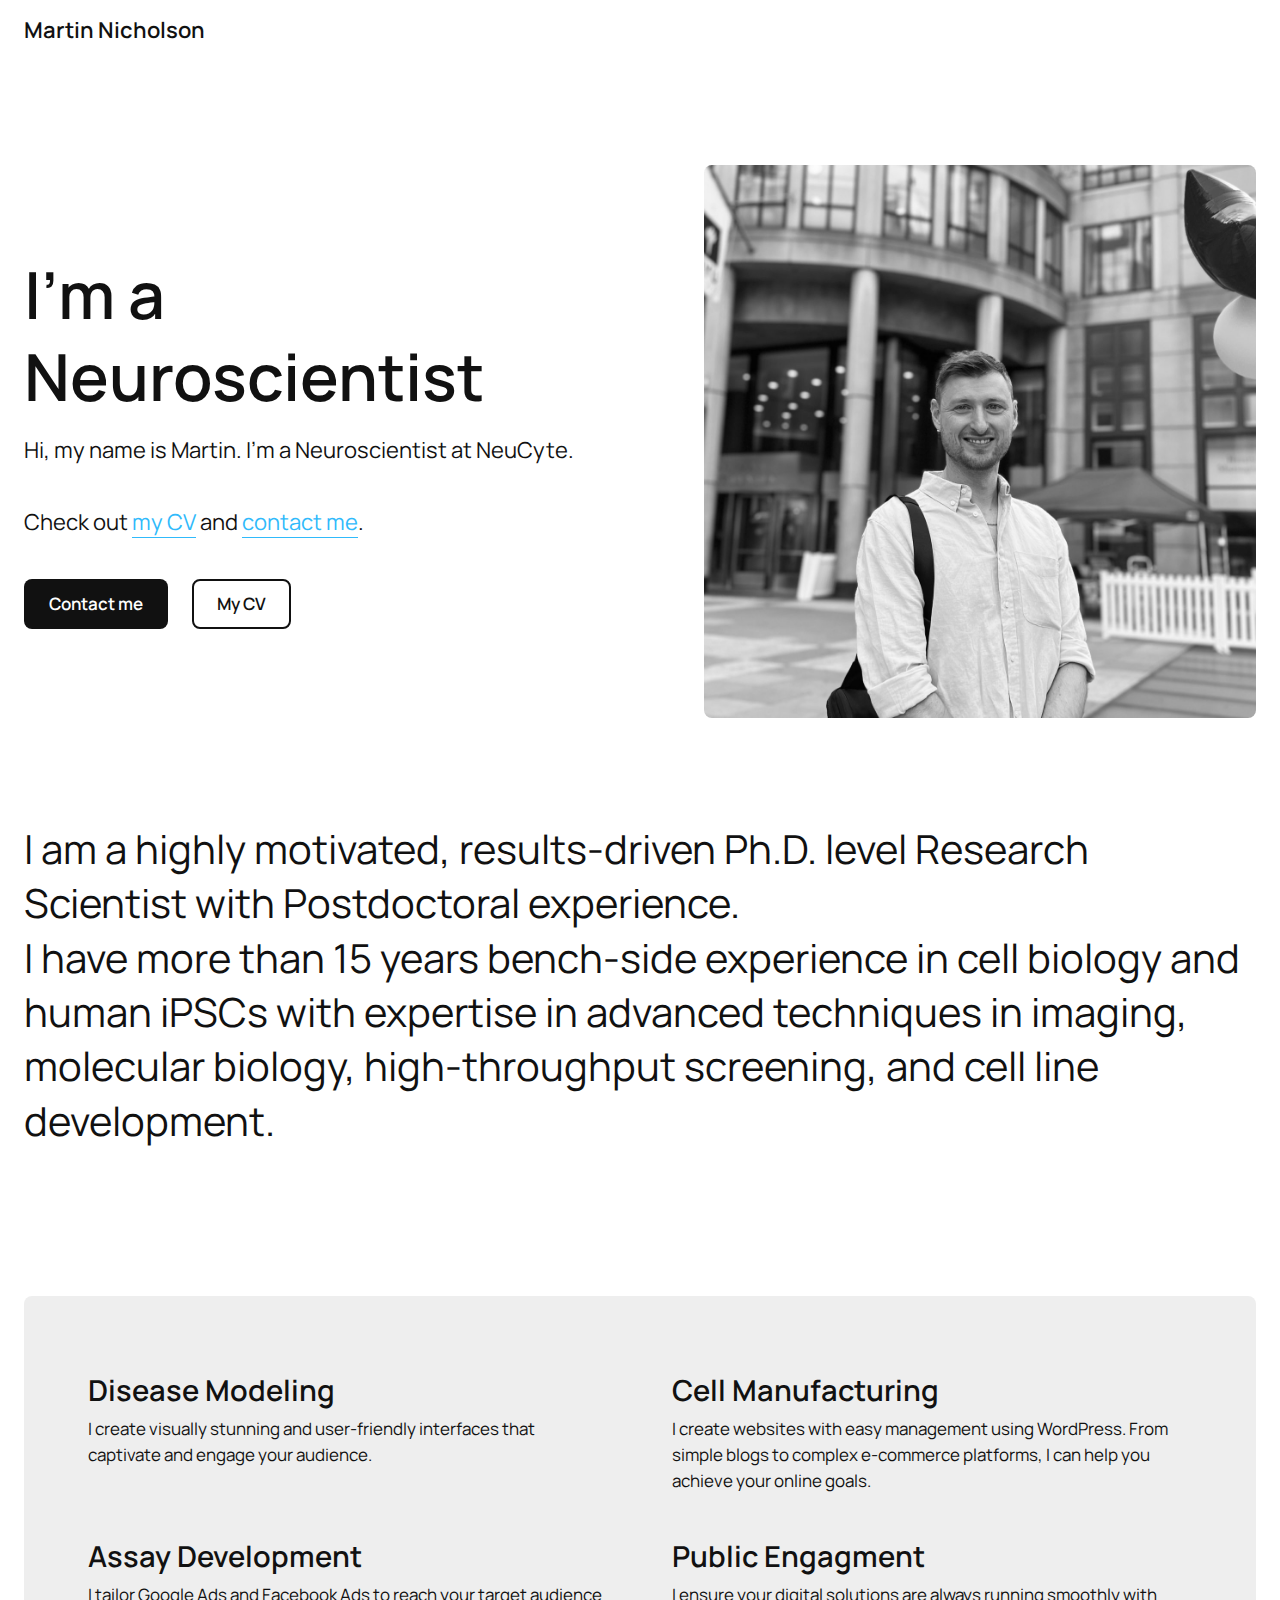
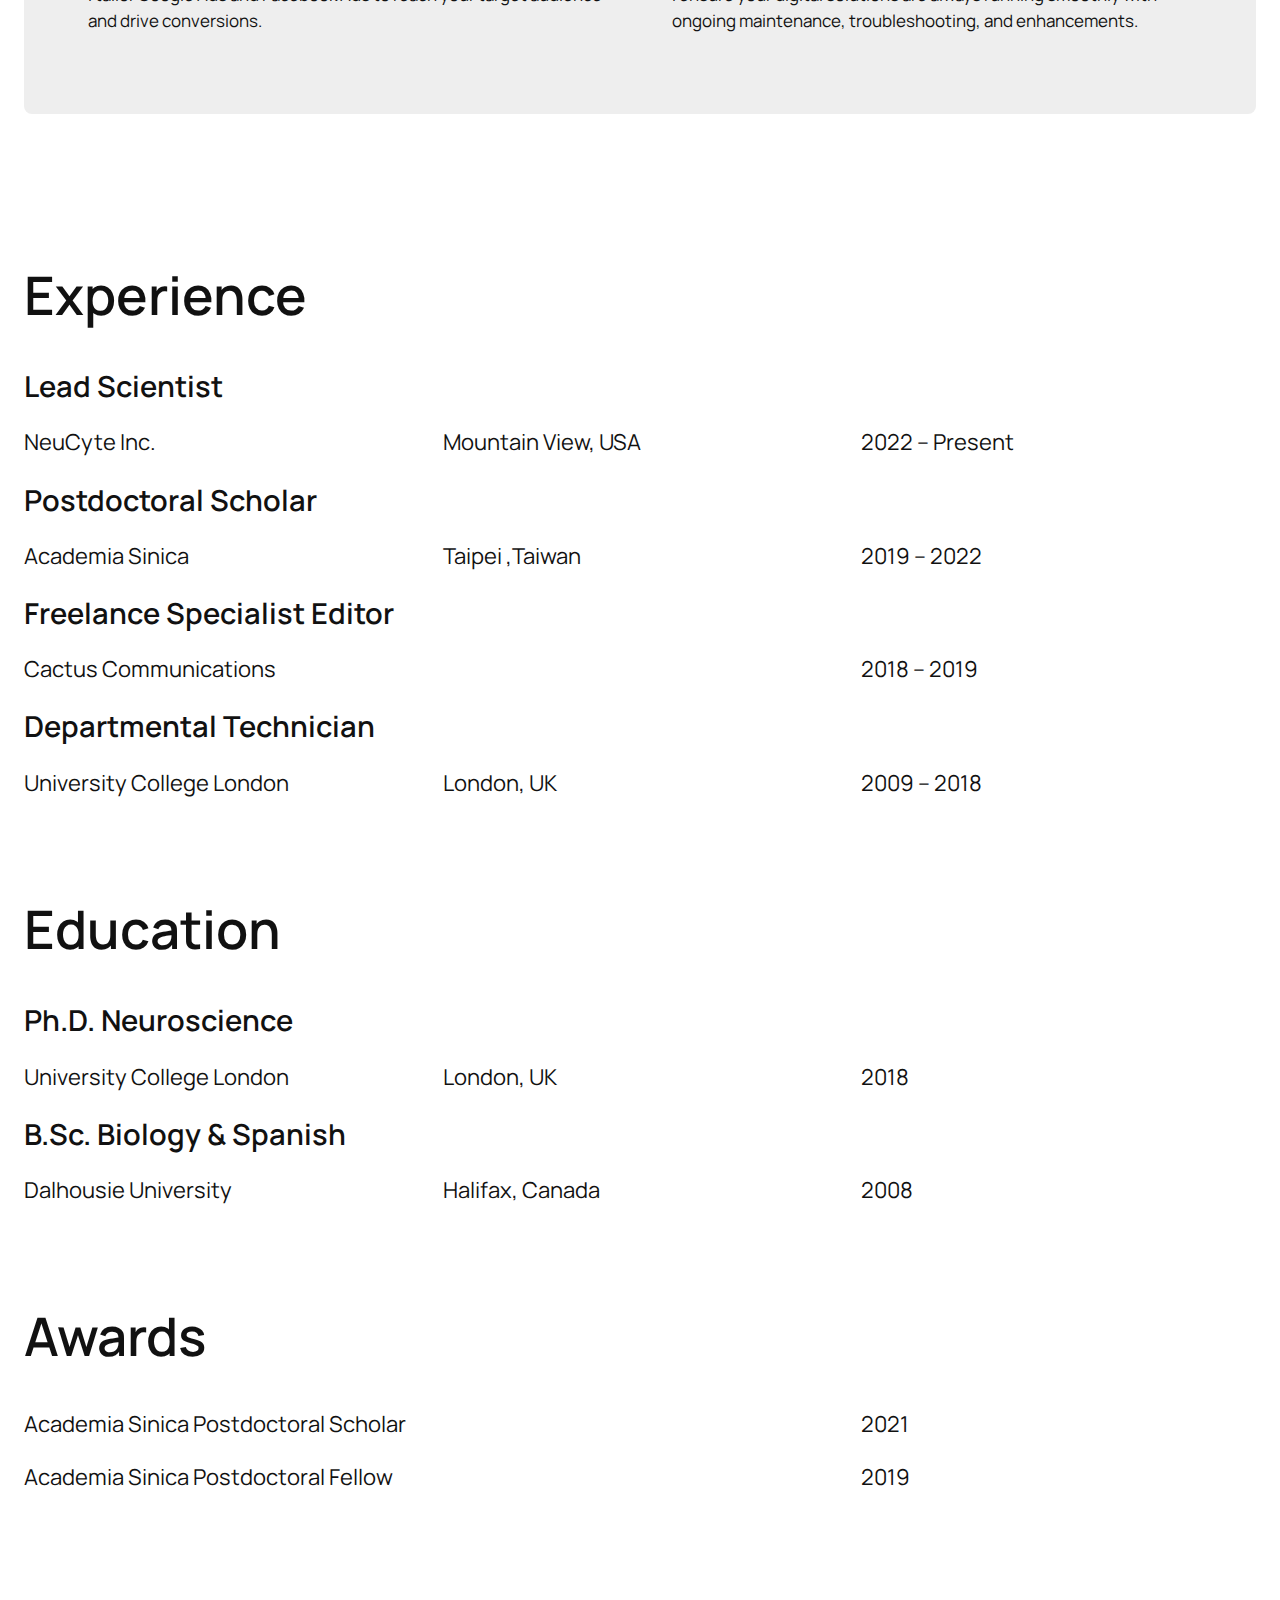
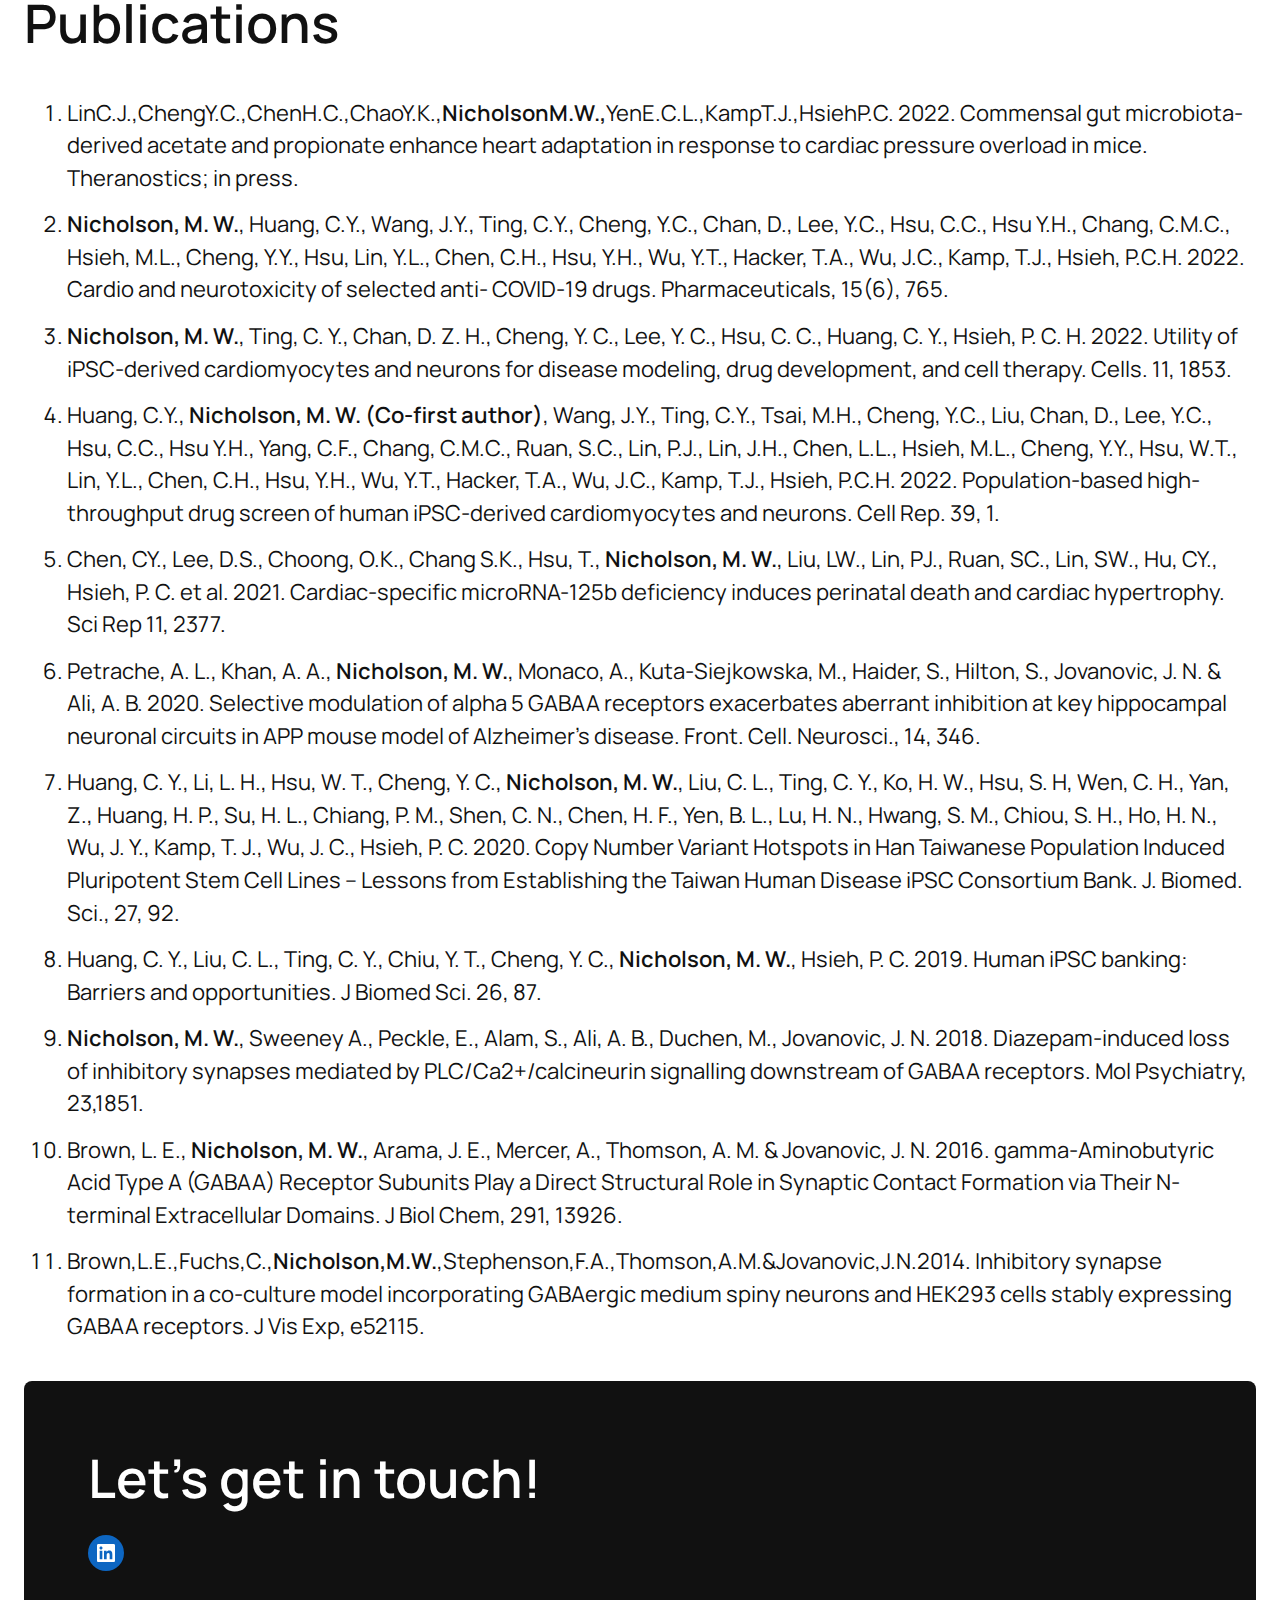
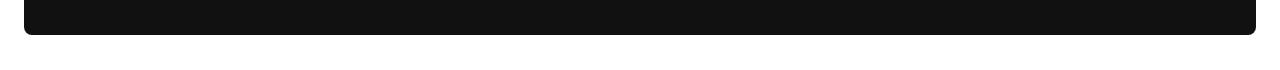
==== index.html @ bf48713a "a" ====
<!DOCTYPE html>
<html lang="en-US">
<head>
	<meta charset="UTF-8">
	<meta name="viewport" content="width=device-width, initial-scale=1">
<meta name="robots" content="max-image-preview:large">
<title>Martin Nicholson</title>
<link rel="alternate" type="application/rss+xml" title="Martin Nicholson &raquo; Feed" href="/feed/">
<link rel="alternate" type="application/rss+xml" title="Martin Nicholson &raquo; Comments Feed" href="/comments/feed/">
<script>
window._wpemojiSettings = {"baseUrl":"https:\/\/s.w.org\/images\/core\/emoji\/14.0.0\/72x72\/","ext":".png","svgUrl":"https:\/\/s.w.org\/images\/core\/emoji\/14.0.0\/svg\/","svgExt":".svg","source":{"concatemoji":"\/wp-includes\/js\/wp-emoji-release.min.js?ver=6.2.2"}};
/*! This file is auto-generated */
!function(e,a,t){var n,r,o,i=a.createElement("canvas"),p=i.getContext&&i.getContext("2d");function s(e,t){p.clearRect(0,0,i.width,i.height),p.fillText(e,0,0);e=i.toDataURL();return p.clearRect(0,0,i.width,i.height),p.fillText(t,0,0),e===i.toDataURL()}function c(e){var t=a.createElement("script");t.src=e,t.defer=t.type="text/javascript",a.getElementsByTagName("head")[0].appendChild(t)}for(o=Array("flag","emoji"),t.supports={everything:!0,everythingExceptFlag:!0},r=0;r<o.length;r++)t.supports[o[r]]=function(e){if(p&&p.fillText)switch(p.textBaseline="top",p.font="600 32px Arial",e){case"flag":return s("🏳️‍⚧️","🏳️​⚧️")?!1:!s("🇺🇳","🇺​🇳")&&!s("🏴󠁧󠁢󠁥󠁮󠁧󠁿","🏴​󠁧​󠁢​󠁥​󠁮​󠁧​󠁿");case"emoji":return!s("🫱🏻‍🫲🏿","🫱🏻​🫲🏿")}return!1}(o[r]),t.supports.everything=t.supports.everything&&t.supports[o[r]],"flag"!==o[r]&&(t.supports.everythingExceptFlag=t.supports.everythingExceptFlag&&t.supports[o[r]]);t.supports.everythingExceptFlag=t.supports.everythingExceptFlag&&!t.supports.flag,t.DOMReady=!1,t.readyCallback=function(){t.DOMReady=!0},t.supports.everything||(n=function(){t.readyCallback()},a.addEventListener?(a.addEventListener("DOMContentLoaded",n,!1),e.addEventListener("load",n,!1)):(e.attachEvent("onload",n),a.attachEvent("onreadystatechange",function(){"complete"===a.readyState&&t.readyCallback()})),(e=t.source||{}).concatemoji?c(e.concatemoji):e.wpemoji&&e.twemoji&&(c(e.twemoji),c(e.wpemoji)))}(window,document,window._wpemojiSettings);
</script>
<style>img.wp-smiley,
img.emoji {
	display: inline !important;
	border: none !important;
	box-shadow: none !important;
	height: 1em !important;
	width: 1em !important;
	margin: 0 0.07em !important;
	vertical-align: -0.1em !important;
	background: none !important;
	padding: 0 !important;
}</style>
	<style id="wp-block-site-title-inline-css">.wp-block-site-title a{color:inherit}
.wp-block-site-title{margin-top: 0px;margin-bottom: 0px;}
.wp-block-site-title a:where(:not(.wp-element-button)){border-bottom-width: none;border-bottom-style: none;}
.wp-block-site-title a:where(:not(.wp-element-button)):hover{text-decoration: none;}</style>
<style id="wp-block-group-inline-css">.wp-block-group{box-sizing:border-box}
:where(.wp-block-group.has-background){padding:1.25em 2.375em}</style>
<style id="wp-block-template-part-inline-css">.wp-block-template-part.has-background{margin-bottom:0;margin-top:0;padding:1.25em 2.375em}</style>
<style id="wp-block-heading-inline-css">h1.has-background,h2.has-background,h3.has-background,h4.has-background,h5.has-background,h6.has-background{padding:1.25em 2.375em}</style>
<style id="wp-block-paragraph-inline-css">.is-small-text{font-size:.875em}.is-regular-text{font-size:1em}.is-large-text{font-size:2.25em}.is-larger-text{font-size:3em}.has-drop-cap:not(:focus):first-letter{float:left;font-size:8.4em;font-style:normal;font-weight:100;line-height:.68;margin:.05em .1em 0 0;text-transform:uppercase}body.rtl .has-drop-cap:not(:focus):first-letter{float:none;margin-left:.1em}p.has-drop-cap.has-background{overflow:hidden}p.has-background{padding:1.25em 2.375em}:where(p.has-text-color:not(.has-link-color)) a{color:inherit}
p{font-size: var(--wp--preset--font-size--normal);line-height: var(--wp--custom--typography--line-height--normal);}</style>
<style id="wp-block-button-inline-css">.wp-block-button__link{box-sizing:border-box;cursor:pointer;display:inline-block;text-align:center;word-break:break-word}.wp-block-button__link.aligncenter{text-align:center}.wp-block-button__link.alignright{text-align:right}:where(.wp-block-button__link){border-radius:9999px;box-shadow:none;padding:calc(.667em + 2px) calc(1.333em + 2px);text-decoration:none}.wp-block-button[style*=text-decoration] .wp-block-button__link{text-decoration:inherit}.wp-block-buttons>.wp-block-button.has-custom-width{max-width:none}.wp-block-buttons>.wp-block-button.has-custom-width .wp-block-button__link{width:100%}.wp-block-buttons>.wp-block-button.has-custom-font-size .wp-block-button__link{font-size:inherit}.wp-block-buttons>.wp-block-button.wp-block-button__width-25{width:calc(25% - var(--wp--style--block-gap, .5em)*.75)}.wp-block-buttons>.wp-block-button.wp-block-button__width-50{width:calc(50% - var(--wp--style--block-gap, .5em)*.5)}.wp-block-buttons>.wp-block-button.wp-block-button__width-75{width:calc(75% - var(--wp--style--block-gap, .5em)*.25)}.wp-block-buttons>.wp-block-button.wp-block-button__width-100{flex-basis:100%;width:100%}.wp-block-buttons.is-vertical>.wp-block-button.wp-block-button__width-25{width:25%}.wp-block-buttons.is-vertical>.wp-block-button.wp-block-button__width-50{width:50%}.wp-block-buttons.is-vertical>.wp-block-button.wp-block-button__width-75{width:75%}.wp-block-button.is-style-squared,.wp-block-button__link.wp-block-button.is-style-squared{border-radius:0}.wp-block-button.no-border-radius,.wp-block-button__link.no-border-radius{border-radius:0!important}.wp-block-button .wp-block-button__link.is-style-outline,.wp-block-button.is-style-outline>.wp-block-button__link{border:2px solid;padding:.667em 1.333em}.wp-block-button .wp-block-button__link.is-style-outline:not(.has-text-color),.wp-block-button.is-style-outline>.wp-block-button__link:not(.has-text-color){color:currentColor}.wp-block-button .wp-block-button__link.is-style-outline:not(.has-background),.wp-block-button.is-style-outline>.wp-block-button__link:not(.has-background){background-color:transparent;background-image:none}
.wp-block-button .wp-block-button__link a:where(:not(.wp-element-button)){border-radius: var(--wp--preset--spacing--10);}
.wp-block-button .wp-block-button__link a:where(:not(.wp-element-button)):hover{background-color: var(--wp--preset--color--background);color: var(--wp--preset--color--primary);}</style>
<style id="wp-block-buttons-inline-css">.wp-block-buttons.is-vertical{flex-direction:column}.wp-block-buttons.is-vertical>.wp-block-button:last-child{margin-bottom:0}.wp-block-buttons>.wp-block-button{display:inline-block;margin:0}.wp-block-buttons.is-content-justification-left{justify-content:flex-start}.wp-block-buttons.is-content-justification-left.is-vertical{align-items:flex-start}.wp-block-buttons.is-content-justification-center{justify-content:center}.wp-block-buttons.is-content-justification-center.is-vertical{align-items:center}.wp-block-buttons.is-content-justification-right{justify-content:flex-end}.wp-block-buttons.is-content-justification-right.is-vertical{align-items:flex-end}.wp-block-buttons.is-content-justification-space-between{justify-content:space-between}.wp-block-buttons.aligncenter{text-align:center}.wp-block-buttons:not(.is-content-justification-space-between,.is-content-justification-right,.is-content-justification-left,.is-content-justification-center) .wp-block-button.aligncenter{margin-left:auto;margin-right:auto;width:100%}.wp-block-buttons[style*=text-decoration] .wp-block-button,.wp-block-buttons[style*=text-decoration] .wp-block-button__link{text-decoration:inherit}.wp-block-buttons.has-custom-font-size .wp-block-button__link{font-size:inherit}.wp-block-button.aligncenter{text-align:center}</style>
<style id="wp-block-image-inline-css">.wp-block-image img{height:auto;max-width:100%;vertical-align:bottom}.wp-block-image img,.wp-block-image.has-custom-border img{box-sizing:border-box}.wp-block-image.aligncenter{text-align:center}.wp-block-image.alignfull img,.wp-block-image.alignwide img{height:auto;width:100%}.wp-block-image .aligncenter,.wp-block-image .alignleft,.wp-block-image .alignright,.wp-block-image.aligncenter,.wp-block-image.alignleft,.wp-block-image.alignright{display:table}.wp-block-image .aligncenter>figcaption,.wp-block-image .alignleft>figcaption,.wp-block-image .alignright>figcaption,.wp-block-image.aligncenter>figcaption,.wp-block-image.alignleft>figcaption,.wp-block-image.alignright>figcaption{caption-side:bottom;display:table-caption}.wp-block-image .alignleft{float:left;margin:.5em 1em .5em 0}.wp-block-image .alignright{float:right;margin:.5em 0 .5em 1em}.wp-block-image .aligncenter{margin-left:auto;margin-right:auto}.wp-block-image figcaption{margin-bottom:1em;margin-top:.5em}.wp-block-image .is-style-rounded img,.wp-block-image.is-style-circle-mask img,.wp-block-image.is-style-rounded img{border-radius:9999px}@supports ((-webkit-mask-image:none) or (mask-image:none)) or (-webkit-mask-image:none){.wp-block-image.is-style-circle-mask img{border-radius:0;-webkit-mask-image:url('data:image/svg+xml;utf8,<svg viewBox="0 0 100 100" xmlns="http://www.w3.org/2000/svg"><circle cx="50" cy="50" r="50"/></svg>');mask-image:url('data:image/svg+xml;utf8,<svg viewBox="0 0 100 100" xmlns="http://www.w3.org/2000/svg"><circle cx="50" cy="50" r="50"/></svg>');mask-mode:alpha;-webkit-mask-position:center;mask-position:center;-webkit-mask-repeat:no-repeat;mask-repeat:no-repeat;-webkit-mask-size:contain;mask-size:contain}}.wp-block-image :where(.has-border-color){border-style:solid}.wp-block-image :where([style*=border-top-color]){border-top-style:solid}.wp-block-image :where([style*=border-right-color]){border-right-style:solid}.wp-block-image :where([style*=border-bottom-color]){border-bottom-style:solid}.wp-block-image :where([style*=border-left-color]){border-left-style:solid}.wp-block-image :where([style*=border-width]){border-style:solid}.wp-block-image :where([style*=border-top-width]){border-top-style:solid}.wp-block-image :where([style*=border-right-width]){border-right-style:solid}.wp-block-image :where([style*=border-bottom-width]){border-bottom-style:solid}.wp-block-image :where([style*=border-left-width]){border-left-style:solid}.wp-block-image figure{margin:0}
.wp-block-image figcaption{color:#555;font-size:13px;text-align:center}.is-dark-theme .wp-block-image figcaption{color:hsla(0,0%,100%,.65)}.wp-block-image{margin:0 0 1em}
.wp-block-image img, .wp-block-image .wp-block-image__crop-area{border-radius: var(--wp--preset--spacing--10);}</style>
<style id="wp-block-columns-inline-css">.wp-block-columns{align-items:normal!important;box-sizing:border-box;display:flex;flex-wrap:wrap!important;margin-bottom:1.75em}@media (min-width:782px){.wp-block-columns{flex-wrap:nowrap!important}}.wp-block-columns.are-vertically-aligned-top{align-items:flex-start}.wp-block-columns.are-vertically-aligned-center{align-items:center}.wp-block-columns.are-vertically-aligned-bottom{align-items:flex-end}@media (max-width:781px){.wp-block-columns:not(.is-not-stacked-on-mobile)>.wp-block-column{flex-basis:100%!important}}@media (min-width:782px){.wp-block-columns:not(.is-not-stacked-on-mobile)>.wp-block-column{flex-basis:0;flex-grow:1}.wp-block-columns:not(.is-not-stacked-on-mobile)>.wp-block-column[style*=flex-basis]{flex-grow:0}}.wp-block-columns.is-not-stacked-on-mobile{flex-wrap:nowrap!important}.wp-block-columns.is-not-stacked-on-mobile>.wp-block-column{flex-basis:0;flex-grow:1}.wp-block-columns.is-not-stacked-on-mobile>.wp-block-column[style*=flex-basis]{flex-grow:0}:where(.wp-block-columns.has-background){padding:1.25em 2.375em}.wp-block-column{flex-grow:1;min-width:0;overflow-wrap:break-word;word-break:break-word}.wp-block-column.is-vertically-aligned-top{align-self:flex-start}.wp-block-column.is-vertically-aligned-center{align-self:center}.wp-block-column.is-vertically-aligned-bottom{align-self:flex-end}.wp-block-column.is-vertically-aligned-bottom,.wp-block-column.is-vertically-aligned-center,.wp-block-column.is-vertically-aligned-top{width:100%}</style>
<style id="wp-block-spacer-inline-css">.wp-block-spacer{clear:both}</style>
<style id="wp-block-list-item-inline-css">li{line-height: 1.5;}</style>
<style id="wp-block-list-inline-css">ol,ul{box-sizing:border-box}ol.has-background,ul.has-background{padding:1.25em 2.375em}
ol,ul{font-size: var(--wp--preset--font-size--normal);line-height: var(--wp--custom--typography--line-height--normal);margin-top: 3px;margin-right: 3px;margin-left: 3px;}</style>
<link rel="stylesheet" id="wp-block-social-links-css" href="/wp-includes/blocks/social-links/style.min.css?ver=6.2.2" media="all">
<style id="wp-block-library-inline-css">:root{--wp-admin-theme-color:#007cba;--wp-admin-theme-color--rgb:0,124,186;--wp-admin-theme-color-darker-10:#006ba1;--wp-admin-theme-color-darker-10--rgb:0,107,161;--wp-admin-theme-color-darker-20:#005a87;--wp-admin-theme-color-darker-20--rgb:0,90,135;--wp-admin-border-width-focus:2px;--wp-block-synced-color:#7a00df;--wp-block-synced-color--rgb:122,0,223}@media (-webkit-min-device-pixel-ratio:2),(min-resolution:192dpi){:root{--wp-admin-border-width-focus:1.5px}}.wp-element-button{cursor:pointer}:root{--wp--preset--font-size--normal:16px;--wp--preset--font-size--huge:42px}:root .has-very-light-gray-background-color{background-color:#eee}:root .has-very-dark-gray-background-color{background-color:#313131}:root .has-very-light-gray-color{color:#eee}:root .has-very-dark-gray-color{color:#313131}:root .has-vivid-green-cyan-to-vivid-cyan-blue-gradient-background{background:linear-gradient(135deg,#00d084,#0693e3)}:root .has-purple-crush-gradient-background{background:linear-gradient(135deg,#34e2e4,#4721fb 50%,#ab1dfe)}:root .has-hazy-dawn-gradient-background{background:linear-gradient(135deg,#faaca8,#dad0ec)}:root .has-subdued-olive-gradient-background{background:linear-gradient(135deg,#fafae1,#67a671)}:root .has-atomic-cream-gradient-background{background:linear-gradient(135deg,#fdd79a,#004a59)}:root .has-nightshade-gradient-background{background:linear-gradient(135deg,#330968,#31cdcf)}:root .has-midnight-gradient-background{background:linear-gradient(135deg,#020381,#2874fc)}.has-regular-font-size{font-size:1em}.has-larger-font-size{font-size:2.625em}.has-normal-font-size{font-size:var(--wp--preset--font-size--normal)}.has-huge-font-size{font-size:var(--wp--preset--font-size--huge)}.has-text-align-center{text-align:center}.has-text-align-left{text-align:left}.has-text-align-right{text-align:right}#end-resizable-editor-section{display:none}.aligncenter{clear:both}.items-justified-left{justify-content:flex-start}.items-justified-center{justify-content:center}.items-justified-right{justify-content:flex-end}.items-justified-space-between{justify-content:space-between}.screen-reader-text{clip:rect(1px,1px,1px,1px);word-wrap:normal!important;border:0;-webkit-clip-path:inset(50%);clip-path:inset(50%);height:1px;margin:-1px;overflow:hidden;padding:0;position:absolute;width:1px}.screen-reader-text:focus{clip:auto!important;background-color:#ddd;-webkit-clip-path:none;clip-path:none;color:#444;display:block;font-size:1em;height:auto;left:5px;line-height:normal;padding:15px 23px 14px;text-decoration:none;top:5px;width:auto;z-index:100000}html :where(.has-border-color){border-style:solid}html :where([style*=border-top-color]){border-top-style:solid}html :where([style*=border-right-color]){border-right-style:solid}html :where([style*=border-bottom-color]){border-bottom-style:solid}html :where([style*=border-left-color]){border-left-style:solid}html :where([style*=border-width]){border-style:solid}html :where([style*=border-top-width]){border-top-style:solid}html :where([style*=border-right-width]){border-right-style:solid}html :where([style*=border-bottom-width]){border-bottom-style:solid}html :where([style*=border-left-width]){border-left-style:solid}html :where(img[class*=wp-image-]){height:auto;max-width:100%}figure{margin:0 0 1em}html :where(.is-position-sticky){--wp-admin--admin-bar--position-offset:var(--wp-admin--admin-bar--height,0px)}@media screen and (max-width:600px){html :where(.is-position-sticky){--wp-admin--admin-bar--position-offset:0px}}</style>
<style id="global-styles-inline-css">body{--wp--preset--color--black: #000000;--wp--preset--color--cyan-bluish-gray: #abb8c3;--wp--preset--color--white: #ffffff;--wp--preset--color--pale-pink: #f78da7;--wp--preset--color--vivid-red: #cf2e2e;--wp--preset--color--luminous-vivid-orange: #ff6900;--wp--preset--color--luminous-vivid-amber: #fcb900;--wp--preset--color--light-green-cyan: #7bdcb5;--wp--preset--color--vivid-green-cyan: #00d084;--wp--preset--color--pale-cyan-blue: #8ed1fc;--wp--preset--color--vivid-cyan-blue: #0693e3;--wp--preset--color--vivid-purple: #9b51e0;--wp--preset--color--primary: #111111;--wp--preset--color--primary-second: #2f2f2f;--wp--preset--color--secondary: #30BAFB;--wp--preset--color--background: #ffffff;--wp--preset--color--background-secondary: #eee;--wp--preset--gradient--vivid-cyan-blue-to-vivid-purple: linear-gradient(135deg,rgba(6,147,227,1) 0%,rgb(155,81,224) 100%);--wp--preset--gradient--light-green-cyan-to-vivid-green-cyan: linear-gradient(135deg,rgb(122,220,180) 0%,rgb(0,208,130) 100%);--wp--preset--gradient--luminous-vivid-amber-to-luminous-vivid-orange: linear-gradient(135deg,rgba(252,185,0,1) 0%,rgba(255,105,0,1) 100%);--wp--preset--gradient--luminous-vivid-orange-to-vivid-red: linear-gradient(135deg,rgba(255,105,0,1) 0%,rgb(207,46,46) 100%);--wp--preset--gradient--very-light-gray-to-cyan-bluish-gray: linear-gradient(135deg,rgb(238,238,238) 0%,rgb(169,184,195) 100%);--wp--preset--gradient--cool-to-warm-spectrum: linear-gradient(135deg,rgb(74,234,220) 0%,rgb(151,120,209) 20%,rgb(207,42,186) 40%,rgb(238,44,130) 60%,rgb(251,105,98) 80%,rgb(254,248,76) 100%);--wp--preset--gradient--blush-light-purple: linear-gradient(135deg,rgb(255,206,236) 0%,rgb(152,150,240) 100%);--wp--preset--gradient--blush-bordeaux: linear-gradient(135deg,rgb(254,205,165) 0%,rgb(254,45,45) 50%,rgb(107,0,62) 100%);--wp--preset--gradient--luminous-dusk: linear-gradient(135deg,rgb(255,203,112) 0%,rgb(199,81,192) 50%,rgb(65,88,208) 100%);--wp--preset--gradient--pale-ocean: linear-gradient(135deg,rgb(255,245,203) 0%,rgb(182,227,212) 50%,rgb(51,167,181) 100%);--wp--preset--gradient--electric-grass: linear-gradient(135deg,rgb(202,248,128) 0%,rgb(113,206,126) 100%);--wp--preset--gradient--midnight: linear-gradient(135deg,rgb(2,3,129) 0%,rgb(40,116,252) 100%);--wp--preset--duotone--dark-grayscale: url('#wp-duotone-dark-grayscale');--wp--preset--duotone--grayscale: url('#wp-duotone-grayscale');--wp--preset--duotone--purple-yellow: url('#wp-duotone-purple-yellow');--wp--preset--duotone--blue-red: url('#wp-duotone-blue-red');--wp--preset--duotone--midnight: url('#wp-duotone-midnight');--wp--preset--duotone--magenta-yellow: url('#wp-duotone-magenta-yellow');--wp--preset--duotone--purple-green: url('#wp-duotone-purple-green');--wp--preset--duotone--blue-orange: url('#wp-duotone-blue-orange');--wp--preset--font-size--small: clamp(16px, 1rem + ((1vw - 7.68px) * 0.24), 18px);--wp--preset--font-size--medium: clamp(24px, 1.5rem + ((1vw - 7.68px) * 0.962), 32px);--wp--preset--font-size--large: clamp(28px, 1.75rem + ((1vw - 7.68px) * 2.404), 48px);--wp--preset--font-size--x-large: clamp(31.5px, 1.969rem + ((1vw - 7.68px) * 1.262), 42px);--wp--preset--font-size--tiny: clamp(12px, 0.75rem + ((1vw - 7.68px) * 0.24), 14px);--wp--preset--font-size--normal: clamp(18px, 1.125rem + ((1vw - 7.68px) * 0.721), 24px);--wp--preset--font-size--extra-large: clamp(36px, 2.25rem + ((1vw - 7.68px) * 3.365), 64px);--wp--preset--font-size--huge: clamp(42px, 2.625rem + ((1vw - 7.68px) * 4.567), 80px);--wp--preset--font-size--huge-mobile: clamp(64px, 4rem + ((1vw - 7.68px) * 2.043), 81px);--wp--preset--font-family--manrope: "Manrope", sans-serif;--wp--preset--spacing--20: 12px;--wp--preset--spacing--30: 16px;--wp--preset--spacing--40: 24px;--wp--preset--spacing--50: 32px;--wp--preset--spacing--60: clamp(32px, 7.5vw, 40px);--wp--preset--spacing--70: clamp(48px, 9vw, 64px);--wp--preset--spacing--80: clamp(64px, 12vw, 80px);--wp--preset--spacing--10: 8px;--wp--preset--shadow--natural: 6px 6px 9px rgba(0, 0, 0, 0.2);--wp--preset--shadow--deep: 12px 12px 50px rgba(0, 0, 0, 0.4);--wp--preset--shadow--sharp: 6px 6px 0px rgba(0, 0, 0, 0.2);--wp--preset--shadow--outlined: 6px 6px 0px -3px rgba(255, 255, 255, 1), 6px 6px rgba(0, 0, 0, 1);--wp--preset--shadow--crisp: 6px 6px 0px rgba(0, 0, 0, 1);--wp--custom--typography--line-height--normal: 1.35;}body { margin: 0;--wp--style--global--content-size: 1240px;--wp--style--global--wide-size: 1440px; }.wp-site-blocks > .alignleft { float: left; margin-right: 2em; }.wp-site-blocks > .alignright { float: right; margin-left: 2em; }.wp-site-blocks > .aligncenter { justify-content: center; margin-left: auto; margin-right: auto; }.wp-site-blocks > * { margin-block-start: 0; margin-block-end: 0; }.wp-site-blocks > * + * { margin-block-start: 24px; }body { --wp--style--block-gap: 24px; }body .is-layout-flow > *{margin-block-start: 0;margin-block-end: 0;}body .is-layout-flow > * + *{margin-block-start: 24px;margin-block-end: 0;}body .is-layout-constrained > *{margin-block-start: 0;margin-block-end: 0;}body .is-layout-constrained > * + *{margin-block-start: 24px;margin-block-end: 0;}body .is-layout-flex{gap: 24px;}body .is-layout-flow > .alignleft{float: left;margin-inline-start: 0;margin-inline-end: 2em;}body .is-layout-flow > .alignright{float: right;margin-inline-start: 2em;margin-inline-end: 0;}body .is-layout-flow > .aligncenter{margin-left: auto !important;margin-right: auto !important;}body .is-layout-constrained > .alignleft{float: left;margin-inline-start: 0;margin-inline-end: 2em;}body .is-layout-constrained > .alignright{float: right;margin-inline-start: 2em;margin-inline-end: 0;}body .is-layout-constrained > .aligncenter{margin-left: auto !important;margin-right: auto !important;}body .is-layout-constrained > :where(:not(.alignleft):not(.alignright):not(.alignfull)){max-width: var(--wp--style--global--content-size);margin-left: auto !important;margin-right: auto !important;}body .is-layout-constrained > .alignwide{max-width: var(--wp--style--global--wide-size);}body .is-layout-flex{display: flex;}body .is-layout-flex{flex-wrap: wrap;align-items: center;}body .is-layout-flex > *{margin: 0;}body{background-color: var(--wp--preset--color--background);color: var(--wp--preset--color--primary);font-family: var(--wp--preset--font-family--manrope);padding-top: 0px;padding-right: 0px;padding-bottom: 0px;padding-left: 0px;}a:where(:not(.wp-element-button)){border-bottom-color: var(--wp--preset--color--secondary);border-bottom-width: 1px;border-bottom-style: solid;color: var(--wp--preset--color--secondary);text-decoration: none;}a:where(:not(.wp-element-button)):hover{border-bottom-width: 0px;border-bottom-style: solid;}h1{font-size: var(--wp--preset--font-size--huge);line-height: 1.25;}h2{font-size: var(--wp--preset--font-size--extra-large);line-height: 1.25;}h3{font-size: var(--wp--preset--font-size--large);line-height: 1.25;}h4{font-size: var(--wp--preset--font-size--medium);line-height: 1.25;}h5{font-size: var(--wp--preset--font-size--normal);line-height: 1.25;}h6{font-size: var(--wp--preset--font-size--small);line-height: 1.25;}.wp-element-button, .wp-block-button__link{background-color: var(--wp--preset--color--primary);border-radius: var(--wp--preset--spacing--10);border-width: 0;color: var(--wp--preset--color--background);font-family: inherit;font-size: var(--wp--preset--font-size--small);font-weight: 600;line-height: inherit;padding: calc(0.667em + 2px) calc(1.333em + 2px);text-decoration: none;}.wp-element-caption, .wp-block-audio figcaption, .wp-block-embed figcaption, .wp-block-gallery figcaption, .wp-block-image figcaption, .wp-block-table figcaption, .wp-block-video figcaption{color: var(--wp--preset--color--primary);font-size: var(--wp--preset--font-size--small);}.has-black-color{color: var(--wp--preset--color--black) !important;}.has-cyan-bluish-gray-color{color: var(--wp--preset--color--cyan-bluish-gray) !important;}.has-white-color{color: var(--wp--preset--color--white) !important;}.has-pale-pink-color{color: var(--wp--preset--color--pale-pink) !important;}.has-vivid-red-color{color: var(--wp--preset--color--vivid-red) !important;}.has-luminous-vivid-orange-color{color: var(--wp--preset--color--luminous-vivid-orange) !important;}.has-luminous-vivid-amber-color{color: var(--wp--preset--color--luminous-vivid-amber) !important;}.has-light-green-cyan-color{color: var(--wp--preset--color--light-green-cyan) !important;}.has-vivid-green-cyan-color{color: var(--wp--preset--color--vivid-green-cyan) !important;}.has-pale-cyan-blue-color{color: var(--wp--preset--color--pale-cyan-blue) !important;}.has-vivid-cyan-blue-color{color: var(--wp--preset--color--vivid-cyan-blue) !important;}.has-vivid-purple-color{color: var(--wp--preset--color--vivid-purple) !important;}.has-primary-color{color: var(--wp--preset--color--primary) !important;}.has-primary-second-color{color: var(--wp--preset--color--primary-second) !important;}.has-secondary-color{color: var(--wp--preset--color--secondary) !important;}.has-background-color{color: var(--wp--preset--color--background) !important;}.has-background-secondary-color{color: var(--wp--preset--color--background-secondary) !important;}.has-black-background-color{background-color: var(--wp--preset--color--black) !important;}.has-cyan-bluish-gray-background-color{background-color: var(--wp--preset--color--cyan-bluish-gray) !important;}.has-white-background-color{background-color: var(--wp--preset--color--white) !important;}.has-pale-pink-background-color{background-color: var(--wp--preset--color--pale-pink) !important;}.has-vivid-red-background-color{background-color: var(--wp--preset--color--vivid-red) !important;}.has-luminous-vivid-orange-background-color{background-color: var(--wp--preset--color--luminous-vivid-orange) !important;}.has-luminous-vivid-amber-background-color{background-color: var(--wp--preset--color--luminous-vivid-amber) !important;}.has-light-green-cyan-background-color{background-color: var(--wp--preset--color--light-green-cyan) !important;}.has-vivid-green-cyan-background-color{background-color: var(--wp--preset--color--vivid-green-cyan) !important;}.has-pale-cyan-blue-background-color{background-color: var(--wp--preset--color--pale-cyan-blue) !important;}.has-vivid-cyan-blue-background-color{background-color: var(--wp--preset--color--vivid-cyan-blue) !important;}.has-vivid-purple-background-color{background-color: var(--wp--preset--color--vivid-purple) !important;}.has-primary-background-color{background-color: var(--wp--preset--color--primary) !important;}.has-primary-second-background-color{background-color: var(--wp--preset--color--primary-second) !important;}.has-secondary-background-color{background-color: var(--wp--preset--color--secondary) !important;}.has-background-background-color{background-color: var(--wp--preset--color--background) !important;}.has-background-secondary-background-color{background-color: var(--wp--preset--color--background-secondary) !important;}.has-black-border-color{border-color: var(--wp--preset--color--black) !important;}.has-cyan-bluish-gray-border-color{border-color: var(--wp--preset--color--cyan-bluish-gray) !important;}.has-white-border-color{border-color: var(--wp--preset--color--white) !important;}.has-pale-pink-border-color{border-color: var(--wp--preset--color--pale-pink) !important;}.has-vivid-red-border-color{border-color: var(--wp--preset--color--vivid-red) !important;}.has-luminous-vivid-orange-border-color{border-color: var(--wp--preset--color--luminous-vivid-orange) !important;}.has-luminous-vivid-amber-border-color{border-color: var(--wp--preset--color--luminous-vivid-amber) !important;}.has-light-green-cyan-border-color{border-color: var(--wp--preset--color--light-green-cyan) !important;}.has-vivid-green-cyan-border-color{border-color: var(--wp--preset--color--vivid-green-cyan) !important;}.has-pale-cyan-blue-border-color{border-color: var(--wp--preset--color--pale-cyan-blue) !important;}.has-vivid-cyan-blue-border-color{border-color: var(--wp--preset--color--vivid-cyan-blue) !important;}.has-vivid-purple-border-color{border-color: var(--wp--preset--color--vivid-purple) !important;}.has-primary-border-color{border-color: var(--wp--preset--color--primary) !important;}.has-primary-second-border-color{border-color: var(--wp--preset--color--primary-second) !important;}.has-secondary-border-color{border-color: var(--wp--preset--color--secondary) !important;}.has-background-border-color{border-color: var(--wp--preset--color--background) !important;}.has-background-secondary-border-color{border-color: var(--wp--preset--color--background-secondary) !important;}.has-vivid-cyan-blue-to-vivid-purple-gradient-background{background: var(--wp--preset--gradient--vivid-cyan-blue-to-vivid-purple) !important;}.has-light-green-cyan-to-vivid-green-cyan-gradient-background{background: var(--wp--preset--gradient--light-green-cyan-to-vivid-green-cyan) !important;}.has-luminous-vivid-amber-to-luminous-vivid-orange-gradient-background{background: var(--wp--preset--gradient--luminous-vivid-amber-to-luminous-vivid-orange) !important;}.has-luminous-vivid-orange-to-vivid-red-gradient-background{background: var(--wp--preset--gradient--luminous-vivid-orange-to-vivid-red) !important;}.has-very-light-gray-to-cyan-bluish-gray-gradient-background{background: var(--wp--preset--gradient--very-light-gray-to-cyan-bluish-gray) !important;}.has-cool-to-warm-spectrum-gradient-background{background: var(--wp--preset--gradient--cool-to-warm-spectrum) !important;}.has-blush-light-purple-gradient-background{background: var(--wp--preset--gradient--blush-light-purple) !important;}.has-blush-bordeaux-gradient-background{background: var(--wp--preset--gradient--blush-bordeaux) !important;}.has-luminous-dusk-gradient-background{background: var(--wp--preset--gradient--luminous-dusk) !important;}.has-pale-ocean-gradient-background{background: var(--wp--preset--gradient--pale-ocean) !important;}.has-electric-grass-gradient-background{background: var(--wp--preset--gradient--electric-grass) !important;}.has-midnight-gradient-background{background: var(--wp--preset--gradient--midnight) !important;}.has-small-font-size{font-size: var(--wp--preset--font-size--small) !important;}.has-medium-font-size{font-size: var(--wp--preset--font-size--medium) !important;}.has-large-font-size{font-size: var(--wp--preset--font-size--large) !important;}.has-x-large-font-size{font-size: var(--wp--preset--font-size--x-large) !important;}.has-tiny-font-size{font-size: var(--wp--preset--font-size--tiny) !important;}.has-normal-font-size{font-size: var(--wp--preset--font-size--normal) !important;}.has-extra-large-font-size{font-size: var(--wp--preset--font-size--extra-large) !important;}.has-huge-font-size{font-size: var(--wp--preset--font-size--huge) !important;}.has-huge-mobile-font-size{font-size: var(--wp--preset--font-size--huge-mobile) !important;}.has-manrope-font-family{font-family: var(--wp--preset--font-family--manrope) !important;}
li{margin-bottom: 14px}</style>
<style id="core-block-supports-inline-css">.wp-container-1.wp-container-1{flex-wrap:nowrap;justify-content:space-between;}.wp-container-13.wp-container-13 > *{margin-block-start:0;margin-block-end:0;}.wp-container-13.wp-container-13.wp-container-13.wp-container-13 > * + *{margin-block-start:var(--wp--preset--spacing--50);margin-block-end:0;}.wp-container-55.wp-container-55{flex-direction:column;align-items:flex-start;justify-content:flex-start;}.wp-container-57.wp-container-57{flex-direction:column;align-items:flex-start;}.wp-container-58.wp-container-58{flex-direction:column;align-items:flex-start;justify-content:space-between;}.wp-container-6.wp-container-6,.wp-container-9.wp-container-9,.wp-container-12.wp-container-12,.wp-container-60.wp-container-60{flex-wrap:nowrap;gap:var(--wp--preset--spacing--70) var(--wp--preset--spacing--70);}.wp-container-17.wp-container-17,.wp-container-22.wp-container-22,.wp-container-27.wp-container-27,.wp-container-32.wp-container-32,.wp-container-37.wp-container-37,.wp-container-42.wp-container-42,.wp-container-47.wp-container-47,.wp-container-51.wp-container-51,.wp-container-53.wp-container-53{flex-wrap:nowrap;}</style>
<link rel="stylesheet" id="uaf_client_css-css" href="/wp-content/uploads/useanyfont/uaf.css?ver=1687984619" media="all">
<style id="wp-webfonts-inline-css">@font-face{font-family:Manrope;font-style:normal;font-weight:400;font-display:fallback;src:url('/wp-content/themes/papanek/assets/fonts/Manrope-Regular.woff2') format('woff2');font-stretch:normal;}@font-face{font-family:Manrope;font-style:normal;font-weight:500;font-display:fallback;src:url('/wp-content/themes/papanek/assets/fonts/Manrope-Medium.woff2') format('woff2');font-stretch:normal;}@font-face{font-family:Manrope;font-style:normal;font-weight:600;font-display:fallback;src:url('/wp-content/themes/papanek/assets/fonts/Manrope-SemiBold.woff2') format('woff2');font-stretch:normal;}</style>
<link rel="stylesheet" id="fse-style-css" href="/wp-content/themes/papanek/style.css?ver=1.0.3" media="all">
<link rel="https://api.w.org/" href="/wp-json/">
<link rel="EditURI" type="application/rsd+xml" title="RSD" href="/xmlrpc.php?rsd">
<link rel="wlwmanifest" type="application/wlwmanifest+xml" href="/wp-includes/wlwmanifest.xml">
<meta name="generator" content="WordPress 6.2.2">
<link rel="icon" href="/wp-content/uploads/2023/06/IMG_0136-edited-150x150.jpg" sizes="32x32">
<link rel="icon" href="/wp-content/uploads/2023/06/IMG_0136-edited-300x300.jpg" sizes="192x192">
<link rel="apple-touch-icon" href="/wp-content/uploads/2023/06/IMG_0136-edited-300x300.jpg">
<meta name="msapplication-TileImage" content="/wp-content/uploads/2023/06/IMG_0136-edited-300x300.jpg">
</head>

<body class="home blog wp-custom-logo wp-embed-responsive">
<svg xmlns="http://www.w3.org/2000/svg" viewbox="0 0 0 0" width="0" height="0" focusable="false" role="none" style="visibility: hidden; position: absolute; left: -9999px; overflow: hidden;"><defs><filter id="wp-duotone-dark-grayscale"><fecolormatrix color-interpolation-filters="sRGB" type="matrix" values=" .299 .587 .114 0 0 .299 .587 .114 0 0 .299 .587 .114 0 0 .299 .587 .114 0 0 "></fecolormatrix><fecomponenttransfer color-interpolation-filters="sRGB"><fefuncr type="table" tablevalues="0 0.49803921568627"></fefuncr><fefuncg type="table" tablevalues="0 0.49803921568627"></fefuncg><fefuncb type="table" tablevalues="0 0.49803921568627"></fefuncb><fefunca type="table" tablevalues="1 1"></fefunca></fecomponenttransfer><fecomposite in2="SourceGraphic" operator="in"></fecomposite></filter></defs></svg><svg xmlns="http://www.w3.org/2000/svg" viewbox="0 0 0 0" width="0" height="0" focusable="false" role="none" style="visibility: hidden; position: absolute; left: -9999px; overflow: hidden;"><defs><filter id="wp-duotone-grayscale"><fecolormatrix color-interpolation-filters="sRGB" type="matrix" values=" .299 .587 .114 0 0 .299 .587 .114 0 0 .299 .587 .114 0 0 .299 .587 .114 0 0 "></fecolormatrix><fecomponenttransfer color-interpolation-filters="sRGB"><fefuncr type="table" tablevalues="0 1"></fefuncr><fefuncg type="table" tablevalues="0 1"></fefuncg><fefuncb type="table" tablevalues="0 1"></fefuncb><fefunca type="table" tablevalues="1 1"></fefunca></fecomponenttransfer><fecomposite in2="SourceGraphic" operator="in"></fecomposite></filter></defs></svg><svg xmlns="http://www.w3.org/2000/svg" viewbox="0 0 0 0" width="0" height="0" focusable="false" role="none" style="visibility: hidden; position: absolute; left: -9999px; overflow: hidden;"><defs><filter id="wp-duotone-purple-yellow"><fecolormatrix color-interpolation-filters="sRGB" type="matrix" values=" .299 .587 .114 0 0 .299 .587 .114 0 0 .299 .587 .114 0 0 .299 .587 .114 0 0 "></fecolormatrix><fecomponenttransfer color-interpolation-filters="sRGB"><fefuncr type="table" tablevalues="0.54901960784314 0.98823529411765"></fefuncr><fefuncg type="table" tablevalues="0 1"></fefuncg><fefuncb type="table" tablevalues="0.71764705882353 0.25490196078431"></fefuncb><fefunca type="table" tablevalues="1 1"></fefunca></fecomponenttransfer><fecomposite in2="SourceGraphic" operator="in"></fecomposite></filter></defs></svg><svg xmlns="http://www.w3.org/2000/svg" viewbox="0 0 0 0" width="0" height="0" focusable="false" role="none" style="visibility: hidden; position: absolute; left: -9999px; overflow: hidden;"><defs><filter id="wp-duotone-blue-red"><fecolormatrix color-interpolation-filters="sRGB" type="matrix" values=" .299 .587 .114 0 0 .299 .587 .114 0 0 .299 .587 .114 0 0 .299 .587 .114 0 0 "></fecolormatrix><fecomponenttransfer color-interpolation-filters="sRGB"><fefuncr type="table" tablevalues="0 1"></fefuncr><fefuncg type="table" tablevalues="0 0.27843137254902"></fefuncg><fefuncb type="table" tablevalues="0.5921568627451 0.27843137254902"></fefuncb><fefunca type="table" tablevalues="1 1"></fefunca></fecomponenttransfer><fecomposite in2="SourceGraphic" operator="in"></fecomposite></filter></defs></svg><svg xmlns="http://www.w3.org/2000/svg" viewbox="0 0 0 0" width="0" height="0" focusable="false" role="none" style="visibility: hidden; position: absolute; left: -9999px; overflow: hidden;"><defs><filter id="wp-duotone-midnight"><fecolormatrix color-interpolation-filters="sRGB" type="matrix" values=" .299 .587 .114 0 0 .299 .587 .114 0 0 .299 .587 .114 0 0 .299 .587 .114 0 0 "></fecolormatrix><fecomponenttransfer color-interpolation-filters="sRGB"><fefuncr type="table" tablevalues="0 0"></fefuncr><fefuncg type="table" tablevalues="0 0.64705882352941"></fefuncg><fefuncb type="table" tablevalues="0 1"></fefuncb><fefunca type="table" tablevalues="1 1"></fefunca></fecomponenttransfer><fecomposite in2="SourceGraphic" operator="in"></fecomposite></filter></defs></svg><svg xmlns="http://www.w3.org/2000/svg" viewbox="0 0 0 0" width="0" height="0" focusable="false" role="none" style="visibility: hidden; position: absolute; left: -9999px; overflow: hidden;"><defs><filter id="wp-duotone-magenta-yellow"><fecolormatrix color-interpolation-filters="sRGB" type="matrix" values=" .299 .587 .114 0 0 .299 .587 .114 0 0 .299 .587 .114 0 0 .299 .587 .114 0 0 "></fecolormatrix><fecomponenttransfer color-interpolation-filters="sRGB"><fefuncr type="table" tablevalues="0.78039215686275 1"></fefuncr><fefuncg type="table" tablevalues="0 0.94901960784314"></fefuncg><fefuncb type="table" tablevalues="0.35294117647059 0.47058823529412"></fefuncb><fefunca type="table" tablevalues="1 1"></fefunca></fecomponenttransfer><fecomposite in2="SourceGraphic" operator="in"></fecomposite></filter></defs></svg><svg xmlns="http://www.w3.org/2000/svg" viewbox="0 0 0 0" width="0" height="0" focusable="false" role="none" style="visibility: hidden; position: absolute; left: -9999px; overflow: hidden;"><defs><filter id="wp-duotone-purple-green"><fecolormatrix color-interpolation-filters="sRGB" type="matrix" values=" .299 .587 .114 0 0 .299 .587 .114 0 0 .299 .587 .114 0 0 .299 .587 .114 0 0 "></fecolormatrix><fecomponenttransfer color-interpolation-filters="sRGB"><fefuncr type="table" tablevalues="0.65098039215686 0.40392156862745"></fefuncr><fefuncg type="table" tablevalues="0 1"></fefuncg><fefuncb type="table" tablevalues="0.44705882352941 0.4"></fefuncb><fefunca type="table" tablevalues="1 1"></fefunca></fecomponenttransfer><fecomposite in2="SourceGraphic" operator="in"></fecomposite></filter></defs></svg><svg xmlns="http://www.w3.org/2000/svg" viewbox="0 0 0 0" width="0" height="0" focusable="false" role="none" style="visibility: hidden; position: absolute; left: -9999px; overflow: hidden;"><defs><filter id="wp-duotone-blue-orange"><fecolormatrix color-interpolation-filters="sRGB" type="matrix" values=" .299 .587 .114 0 0 .299 .587 .114 0 0 .299 .587 .114 0 0 .299 .587 .114 0 0 "></fecolormatrix><fecomponenttransfer color-interpolation-filters="sRGB"><fefuncr type="table" tablevalues="0.098039215686275 1"></fefuncr><fefuncg type="table" tablevalues="0 0.66274509803922"></fefuncg><fefuncb type="table" tablevalues="0.84705882352941 0.41960784313725"></fefuncb><fefunca type="table" tablevalues="1 1"></fefunca></fecomponenttransfer><fecomposite in2="SourceGraphic" operator="in"></fecomposite></filter></defs></svg>
<div class="wp-site-blocks">
<header class="wp-block-template-part">
<div class="wp-block-group is-layout-constrained" style="padding-top:var(--wp--preset--spacing--30);padding-right:var(--wp--preset--spacing--40);padding-bottom:var(--wp--preset--spacing--30);padding-left:var(--wp--preset--spacing--40)">
<div class="wp-block-group is-content-justification-space-between is-nowrap is-layout-flex wp-container-1" style="padding-top:0;padding-right:0;padding-bottom:0;padding-left:0"><p style="font-style:normal;font-weight:600;" class="has-text-color has-primary-color wp-block-site-title has-normal-font-size"><a target="_self" rel="home" aria-current="page">Martin Nicholson</a></p></div>
</div>
</header>


<div class="wp-block-group is-layout-constrained" style="padding-right:var(--wp--preset--spacing--40);padding-left:var(--wp--preset--spacing--40)">
<div class="wp-block-columns are-vertically-aligned-center mobile--no-padding-top is-layout-flex wp-container-6" style="padding-top:var(--wp--preset--spacing--80);padding-bottom:var(--wp--preset--spacing--80)">
<div class="wp-block-column is-vertically-aligned-center mobile-order-2 is-layout-flow">
<h1 class="wp-block-heading" style="margin-top:0;margin-bottom:0">I&#8217;m a Neuroscientist </h1>



<p class="mobile-no-br has-normal-font-size" style="margin-top:var(--wp--preset--spacing--30);margin-bottom:var(--wp--preset--spacing--60);line-height:1.5">Hi, my name is Martin. I&#8217;m a Neuroscientist at NeuCyte.</p>



<p class="mobile-no-br has-normal-font-size" style="margin-top:var(--wp--preset--spacing--30);margin-bottom:var(--wp--preset--spacing--60);line-height:1.5">Check out <a href="/wp-content/uploads/2023/07/Nicholson_CV.pdf" data-type="internal" data-id="#portfolio" target="_blank" rel="noreferrer noopener">my CV</a> and <a href="#contact">contact me</a>.</p>



<div class="wp-block-buttons is-layout-flex">
<div class="wp-block-button is-style-fill"><a class="wp-block-button__link wp-element-button" href="#contact">Contact me</a></div>



<div class="wp-block-button is-style-outline"><a class="wp-block-button__link wp-element-button" href="/wp-content/uploads/2023/07/Nicholson_CV.pdf" target="_blank" rel="noreferrer noopener">My CV</a></div>
</div>
</div>



<div class="wp-block-column is-vertically-aligned-center mobile-order-1 is-layout-flow">
<figure class="wp-block-image alignright size-large mobile-align-none"><img decoding="async" width="1284" height="1285" src="/wp-content/uploads/2023/07/IMG_5329-edited.jpg" alt="" class="wp-image-48" srcset="/wp-content/uploads/2023/07/IMG_5329-edited.jpg 1284w, /wp-content/uploads/2023/07/IMG_5329-edited-300x300.jpg 300w, /wp-content/uploads/2023/07/IMG_5329-edited-1024x1024.jpg 1024w, /wp-content/uploads/2023/07/IMG_5329-edited-150x150.jpg 150w, /wp-content/uploads/2023/07/IMG_5329-edited-768x769.jpg 768w" sizes="(max-width: 1284px) 100vw, 1284px"></figure>
</div>
</div>



<p class="has-large-font-size">I am a highly motivated, results-driven Ph.D. level Research Scientist with Postdoctoral experience.<br>I have more than 15 years bench-side experience in cell biology and human iPSCs with expertise in advanced techniques in imaging, molecular biology, high-throughput screening, and cell line development.</p>



<div style="height:100px" aria-hidden="true" class="wp-block-spacer mobile-max-height-40"></div>



<div class="wp-block-group has-primary-color has-background-secondary-background-color has-text-color has-background is-layout-constrained wp-container-13" style="border-radius:8px;padding-top:var(--wp--preset--spacing--70);padding-right:var(--wp--preset--spacing--70);padding-bottom:var(--wp--preset--spacing--80);padding-left:var(--wp--preset--spacing--70)">
<div class="wp-block-columns is-layout-flex wp-container-9">
<div class="wp-block-column is-layout-flow">
<h2 class="wp-block-heading has-medium-font-size" style="margin-top:var(--wp--preset--spacing--20);margin-right:0;margin-bottom:0;margin-left:0">Disease Modeling</h2>



<p class="has-small-font-size" style="margin-top:var(--wp--preset--spacing--10);margin-right:0;margin-bottom:0;margin-left:0;line-height:1.5">I create visually stunning and user-friendly interfaces that captivate and engage your audience.</p>
</div>



<div class="wp-block-column is-layout-flow">
<h2 class="wp-block-heading has-medium-font-size" style="margin-top:var(--wp--preset--spacing--20);margin-right:0;margin-bottom:0;margin-left:0">Cell Manufacturing</h2>



<p class="has-small-font-size" style="margin-top:var(--wp--preset--spacing--10);margin-right:0;margin-bottom:0;margin-left:0;line-height:1.5">I create websites with easy management using WordPress. From simple blogs to complex e-commerce platforms, I can help you achieve your online goals.</p>
</div>
</div>



<div class="wp-block-columns is-layout-flex wp-container-12">
<div class="wp-block-column is-layout-flow">
<h2 class="wp-block-heading has-medium-font-size" style="margin-top:var(--wp--preset--spacing--20);margin-right:0;margin-bottom:0;margin-left:0">Assay Development</h2>



<p class="has-small-font-size" style="margin-top:var(--wp--preset--spacing--10);margin-right:0;margin-bottom:0;margin-left:0;line-height:1.5">I tailor Google Ads and Facebook Ads to reach your target audience and drive conversions.</p>
</div>



<div class="wp-block-column is-layout-flow">
<h2 class="wp-block-heading has-medium-font-size" style="margin-top:var(--wp--preset--spacing--20);margin-right:0;margin-bottom:0;margin-left:0">Public Engagment</h2>



<p class="has-small-font-size" style="margin-top:var(--wp--preset--spacing--10);margin-right:0;margin-bottom:0;margin-left:0;line-height:1.5">I ensure your digital solutions are always running smoothly with ongoing maintenance, troubleshooting, and enhancements.</p>
</div>
</div>
</div>



<div style="height:100px" aria-hidden="true" class="wp-block-spacer mobile-max-height-40"></div>



<h2 class="wp-block-heading" style="margin-bottom:var(--wp--preset--spacing--60)">Experience</h2>



<div class="wp-block-group is-layout-constrained">
<h3 class="wp-block-heading has-medium-font-size">Lead Scientist</h3>



<div class="wp-block-columns is-layout-flex wp-container-17">
<div class="wp-block-column is-layout-flow">
<p>NeuCyte Inc.</p>
</div>



<div class="wp-block-column is-layout-flow">
<p>Mountain View, USA</p>
</div>



<div class="wp-block-column is-layout-flow">
<p>2022 &#8211; Present</p>
</div>
</div>
</div>



<div class="wp-block-group is-layout-constrained">
<h3 class="wp-block-heading has-medium-font-size">Postdoctoral Scholar</h3>



<div class="wp-block-columns is-layout-flex wp-container-22">
<div class="wp-block-column is-layout-flow">
<p>Academia Sinica</p>
</div>



<div class="wp-block-column is-layout-flow">
<p>Taipei ,Taiwan</p>
</div>



<div class="wp-block-column is-layout-flow">
<p>2019 &#8211; 2022</p>
</div>
</div>
</div>



<div class="wp-block-group is-layout-constrained">
<h3 class="wp-block-heading has-medium-font-size">Freelance Specialist Editor</h3>



<div class="wp-block-columns is-layout-flex wp-container-27">
<div class="wp-block-column is-layout-flow">
<p>Cactus Communications</p>
</div>



<div class="wp-block-column is-layout-flow">
<p></p>
</div>



<div class="wp-block-column is-layout-flow">
<p>2018 &#8211; 2019</p>
</div>
</div>
</div>



<div class="wp-block-group is-layout-constrained">
<h3 class="wp-block-heading has-medium-font-size">Departmental Technician</h3>



<div class="wp-block-columns is-layout-flex wp-container-32">
<div class="wp-block-column is-layout-flow">
<p>University College London</p>
</div>



<div class="wp-block-column is-layout-flow">
<p>London, UK</p>
</div>



<div class="wp-block-column is-layout-flow">
<p>2009 &#8211; 2018</p>
</div>
</div>
</div>



<div style="height:50px" aria-hidden="true" class="wp-block-spacer"></div>



<h2 class="wp-block-heading" style="margin-bottom:var(--wp--preset--spacing--60)">Education</h2>



<div class="wp-block-group is-layout-constrained">
<h3 class="wp-block-heading has-medium-font-size">Ph.D. Neuroscience</h3>



<div class="wp-block-columns is-layout-flex wp-container-37">
<div class="wp-block-column is-layout-flow">
<p>University College London</p>
</div>



<div class="wp-block-column is-layout-flow">
<p>London, UK</p>
</div>



<div class="wp-block-column is-layout-flow">
<p>2018</p>
</div>
</div>
</div>



<div class="wp-block-group is-layout-constrained">
<h3 class="wp-block-heading has-medium-font-size">B.Sc. Biology &amp; Spanish</h3>



<div class="wp-block-columns is-layout-flex wp-container-42">
<div class="wp-block-column is-layout-flow">
<p>Dalhousie University</p>
</div>



<div class="wp-block-column is-layout-flow">
<p>Halifax, Canada</p>
</div>



<div class="wp-block-column is-layout-flow">
<p>2008</p>
</div>
</div>
</div>



<div style="height:50px" aria-hidden="true" class="wp-block-spacer"></div>



<h2 class="wp-block-heading" style="margin-bottom:var(--wp--preset--spacing--60)">Awards</h2>



<div class="wp-block-columns is-layout-flex wp-container-47">
<div class="wp-block-column is-layout-flow" style="flex-basis:33.34%">
<p>Academia Sinica Postdoctoral Scholar</p>
</div>



<div class="wp-block-column is-layout-flow" style="flex-basis:33.34%"></div>



<div class="wp-block-column is-layout-flow" style="flex-basis:33.33%">
<p>2021</p>
</div>
</div>



<div class="wp-block-columns is-layout-flex wp-container-51">
<div class="wp-block-column is-layout-flow" style="flex-basis:33.34%">
<p>Academia Sinica Postdoctoral Fellow</p>
</div>



<div class="wp-block-column is-layout-flow" style="flex-basis:33.34%"></div>



<div class="wp-block-column is-layout-flow" style="flex-basis:33.33%">
<p>2019</p>
</div>
</div>



<div style="height:50px" aria-hidden="true" class="wp-block-spacer"></div>



<h2 class="wp-block-heading" style="margin-bottom:var(--wp--preset--spacing--60)">Publications</h2>



<div class="wp-block-group is-layout-constrained">
<div class="wp-block-columns is-layout-flex wp-container-53">
<div class="wp-block-column is-layout-flow" style="flex-basis:100%">
<ol>
<li>LinC.J.,ChengY.C.,ChenH.C.,ChaoY.K.,<strong>NicholsonM.W.,</strong>YenE.C.L.,KampT.J.,HsiehP.C. 2022. Commensal gut microbiota-derived acetate and propionate enhance heart adaptation in response to cardiac pressure overload in mice. Theranostics; in press. </li>



<li>
<strong>Nicholson, M. W.</strong>, Huang, C.Y., Wang, J.Y., Ting, C.Y., Cheng, Y.C., Chan, D., Lee, Y.C., Hsu, C.C., Hsu Y.H., Chang, C.M.C., Hsieh, M.L., Cheng, Y.Y., Hsu, Lin, Y.L., Chen, C.H., Hsu, Y.H., Wu, Y.T., Hacker, T.A., Wu, J.C., Kamp, T.J., Hsieh, P.C.H. 2022. Cardio and neurotoxicity of selected anti- COVID-19 drugs. Pharmaceuticals, 15(6), 765.&nbsp;</li>



<li>
<strong>Nicholson, M. W.</strong>, Ting, C. Y., Chan, D. Z. H., Cheng, Y. C., Lee, Y. C., Hsu, C. C., Huang, C. Y., Hsieh, P. C. H. 2022. Utility of iPSC-derived cardiomyocytes and neurons for disease modeling, drug development, and cell therapy. Cells. 11, 1853.&nbsp;</li>



<li>Huang, C.Y., <strong>Nicholson, M. W. (Co-first author)</strong>, Wang, J.Y., Ting, C.Y., Tsai, M.H., Cheng, Y.C., Liu, Chan, D., Lee, Y.C., Hsu, C.C., Hsu Y.H., Yang, C.F., Chang, C.M.C., Ruan, S.C., Lin, P.J., Lin, J.H., Chen, L.L., Hsieh, M.L., Cheng, Y.Y., Hsu, W.T., Lin, Y.L., Chen, C.H., Hsu, Y.H., Wu, Y.T., Hacker, T.A., Wu, J.C., Kamp, T.J., Hsieh, P.C.H. 2022. Population-based high-throughput drug screen of human iPSC-derived cardiomyocytes and neurons. Cell Rep. 39, 1.&nbsp;</li>



<li>Chen, CY., Lee, D.S., Choong, O.K., Chang S.K., Hsu, T., <strong>Nicholson, M. W.</strong>, Liu, LW., Lin, PJ., Ruan, SC., Lin, SW., Hu, CY., Hsieh, P. C. et al. 2021. Cardiac-specific microRNA-125b deficiency induces perinatal death and cardiac hypertrophy. Sci Rep 11, 2377.&nbsp;</li>



<li>Petrache, A. L., Khan, A. A., <strong>Nicholson, M. W.</strong>, Monaco, A., Kuta-Siejkowska, M., Haider, S., Hilton, S., Jovanovic, J. N. &amp; Ali, A. B. 2020. Selective modulation of alpha 5 GABAA receptors exacerbates aberrant inhibition at key hippocampal neuronal circuits in APP mouse model of Alzheimer’s disease. Front. Cell. Neurosci., 14, 346.&nbsp;</li>



<li>Huang, C. Y., Li, L. H., Hsu, W. T., Cheng, Y. C., <strong>Nicholson, M. W.</strong>, Liu, C. L., Ting, C. Y., Ko, H. W., Hsu, S. H, Wen, C. H., Yan, Z., Huang, H. P., Su, H. L., Chiang, P. M., Shen, C. N., Chen, H. F., Yen, B. L., Lu, H. N., Hwang, S. M., Chiou, S. H., Ho, H. N., Wu, J. Y., Kamp, T. J., Wu, J. C., Hsieh, P. C. 2020. Copy Number Variant Hotspots in Han Taiwanese Population Induced Pluripotent Stem Cell Lines &#8211; Lessons from Establishing the Taiwan Human Disease iPSC Consortium Bank. J. Biomed. Sci., 27, 92.&nbsp;</li>



<li>Huang, C. Y., Liu, C. L., Ting, C. Y., Chiu, Y. T., Cheng, Y. C., <strong>Nicholson, M. W.</strong>, Hsieh, P. C. 2019. Human iPSC banking: Barriers and opportunities. J Biomed Sci. 26, 87.&nbsp;</li>



<li>
<strong>Nicholson, M. W.</strong>, Sweeney A., Peckle, E., Alam, S., Ali, A. B., Duchen, M., Jovanovic, J. N. 2018. Diazepam-induced loss of inhibitory synapses mediated by PLC/Ca2+/calcineurin signalling downstream of GABAA receptors. Mol Psychiatry, 23,1851.&nbsp;</li>



<li>Brown, L. E., <strong>Nicholson, M. W.</strong>, Arama, J. E., Mercer, A., Thomson, A. M. &amp; Jovanovic, J. N. 2016. gamma-Aminobutyric Acid Type A (GABAA) Receptor Subunits Play a Direct Structural Role in Synaptic Contact Formation via Their N-terminal Extracellular Domains. J Biol Chem, 291, 13926.&nbsp;</li>



<li>Brown,L.E.,Fuchs,C.,<strong>Nicholson,M.W.</strong>,Stephenson,F.A.,Thomson,A.M.&amp;Jovanovic,J.N.2014. Inhibitory synapse formation in a co-culture model incorporating GABAergic medium spiny neurons and HEK293 cells stably expressing GABAA receptors. J Vis Exp, e52115.&nbsp;</li>
</ol>
</div>
</div>
</div>



<div class="wp-block-columns has-background-color has-primary-background-color has-text-color has-background is-layout-flex wp-container-60" id="contact" style="border-radius:8px;padding-top:var(--wp--preset--spacing--70);padding-right:var(--wp--preset--spacing--70);padding-bottom:var(--wp--preset--spacing--70);padding-left:var(--wp--preset--spacing--70)">
<div class="wp-block-column is-layout-flow">
<div class="wp-block-group full-height is-vertical is-layout-flex wp-container-58">
<div class="wp-block-group is-vertical is-layout-flex wp-container-55">
<h2 class="wp-block-heading">Let&#8217;s get in touch!</h2>
</div>



<div class="wp-block-group is-vertical is-layout-flex wp-container-57">
<ul class="wp-block-social-links is-layout-flex"><li class="wp-social-link wp-social-link-linkedin wp-block-social-link"><a class="wp-block-social-link-anchor"><svg width="24" height="24" viewbox="0 0 24 24" version="1.1" xmlns="http://www.w3.org/2000/svg" aria-hidden="true" focusable="false"><path d="M19.7,3H4.3C3.582,3,3,3.582,3,4.3v15.4C3,20.418,3.582,21,4.3,21h15.4c0.718,0,1.3-0.582,1.3-1.3V4.3 C21,3.582,20.418,3,19.7,3z M8.339,18.338H5.667v-8.59h2.672V18.338z M7.004,8.574c-0.857,0-1.549-0.694-1.549-1.548 c0-0.855,0.691-1.548,1.549-1.548c0.854,0,1.547,0.694,1.547,1.548C8.551,7.881,7.858,8.574,7.004,8.574z M18.339,18.338h-2.669 v-4.177c0-0.996-0.017-2.278-1.387-2.278c-1.389,0-1.601,1.086-1.601,2.206v4.249h-2.667v-8.59h2.559v1.174h0.037 c0.356-0.675,1.227-1.387,2.526-1.387c2.703,0,3.203,1.779,3.203,4.092V18.338z"></path></svg><span class="wp-block-social-link-label screen-reader-text">LinkedIn</span></a></li></ul>
</div>
</div>
</div>
</div>



<div style="height:11px" aria-hidden="true" class="wp-block-spacer"></div>
</div>
</div>

		<style id="skip-link-styles">.skip-link.screen-reader-text {
			border: 0;
			clip: rect(1px,1px,1px,1px);
			clip-path: inset(50%);
			height: 1px;
			margin: -1px;
			overflow: hidden;
			padding: 0;
			position: absolute !important;
			width: 1px;
			word-wrap: normal !important;
		}

		.skip-link.screen-reader-text:focus {
			background-color: #eee;
			clip: auto !important;
			clip-path: none;
			color: #444;
			display: block;
			font-size: 1em;
			height: auto;
			left: 5px;
			line-height: normal;
			padding: 15px 23px 14px;
			text-decoration: none;
			top: 5px;
			width: auto;
			z-index: 100000;
		}</style>
		<script>( function() {
		var skipLinkTarget = document.querySelector( 'main' ),
			sibling,
			skipLinkTargetID,
			skipLink;

		// Early exit if a skip-link target can't be located.
		if ( ! skipLinkTarget ) {
			return;
		}

		// Get the site wrapper.
		// The skip-link will be injected in the beginning of it.
		sibling = document.querySelector( '.wp-site-blocks' );

		// Early exit if the root element was not found.
		if ( ! sibling ) {
			return;
		}

		// Get the skip-link target's ID, and generate one if it doesn't exist.
		skipLinkTargetID = skipLinkTarget.id;
		if ( ! skipLinkTargetID ) {
			skipLinkTargetID = 'wp--skip-link--target';
			skipLinkTarget.id = skipLinkTargetID;
		}

		// Create the skip link.
		skipLink = document.createElement( 'a' );
		skipLink.classList.add( 'skip-link', 'screen-reader-text' );
		skipLink.href = '#' + skipLinkTargetID;
		skipLink.innerHTML = 'Skip to content';

		// Inject the skip link.
		sibling.parentElement.insertBefore( skipLink, sibling );
	}() );</script>
	</body>
</html>
---- wp-includes/blocks/social-links/style.min.css ----
.wp-block-social-links{background:none;box-sizing:border-box;margin-left:0;padding-left:0;padding-right:0;text-indent:0}.wp-block-social-links .wp-social-link a,.wp-block-social-links .wp-social-link a:hover{border-bottom:0;box-shadow:none;text-decoration:none}.wp-block-social-links .wp-social-link a{padding:.25em}.wp-block-social-links .wp-social-link svg{height:1em;width:1em}.wp-block-social-links .wp-social-link span:not(.screen-reader-text){font-size:.65em;margin-left:.5em;margin-right:.5em}.wp-block-social-links.has-small-icon-size{font-size:16px}.wp-block-social-links,.wp-block-social-links.has-normal-icon-size{font-size:24px}.wp-block-social-links.has-large-icon-size{font-size:36px}.wp-block-social-links.has-huge-icon-size{font-size:48px}.wp-block-social-links.aligncenter{display:flex;justify-content:center}.wp-block-social-links.alignright{justify-content:flex-end}.wp-block-social-link{border-radius:9999px;display:block;height:auto;transition:transform .1s ease}@media (prefers-reduced-motion:reduce){.wp-block-social-link{transition-delay:0s;transition-duration:0s}}.wp-block-social-link a{align-items:center;display:flex;line-height:0;transition:transform .1s ease}.wp-block-social-link:hover{transform:scale(1.1)}.wp-block-social-links .wp-block-social-link .wp-block-social-link-anchor,.wp-block-social-links .wp-block-social-link .wp-block-social-link-anchor svg,.wp-block-social-links .wp-block-social-link .wp-block-social-link-anchor:active,.wp-block-social-links .wp-block-social-link .wp-block-social-link-anchor:hover,.wp-block-social-links .wp-block-social-link .wp-block-social-link-anchor:visited{fill:currentColor;color:currentColor}.wp-block-social-links:not(.is-style-logos-only) .wp-social-link{background-color:#f0f0f0;color:#444}.wp-block-social-links:not(.is-style-logos-only) .wp-social-link-amazon{background-color:#f90;color:#fff}.wp-block-social-links:not(.is-style-logos-only) .wp-social-link-bandcamp{background-color:#1ea0c3;color:#fff}.wp-block-social-links:not(.is-style-logos-only) .wp-social-link-behance{background-color:#0757fe;color:#fff}.wp-block-social-links:not(.is-style-logos-only) .wp-social-link-codepen{background-color:#1e1f26;color:#fff}.wp-block-social-links:not(.is-style-logos-only) .wp-social-link-deviantart{background-color:#02e49b;color:#fff}.wp-block-social-links:not(.is-style-logos-only) .wp-social-link-dribbble{background-color:#e94c89;color:#fff}.wp-block-social-links:not(.is-style-logos-only) .wp-social-link-dropbox{background-color:#4280ff;color:#fff}.wp-block-social-links:not(.is-style-logos-only) .wp-social-link-etsy{background-color:#f45800;color:#fff}.wp-block-social-links:not(.is-style-logos-only) .wp-social-link-facebook{background-color:#1778f2;color:#fff}.wp-block-social-links:not(.is-style-logos-only) .wp-social-link-fivehundredpx{background-color:#000;color:#fff}.wp-block-social-links:not(.is-style-logos-only) .wp-social-link-flickr{background-color:#0461dd;color:#fff}.wp-block-social-links:not(.is-style-logos-only) .wp-social-link-foursquare{background-color:#e65678;color:#fff}.wp-block-social-links:not(.is-style-logos-only) .wp-social-link-github{background-color:#24292d;color:#fff}.wp-block-social-links:not(.is-style-logos-only) .wp-social-link-goodreads{background-color:#eceadd;color:#382110}.wp-block-social-links:not(.is-style-logos-only) .wp-social-link-google{background-color:#ea4434;color:#fff}.wp-block-social-links:not(.is-style-logos-only) .wp-social-link-instagram{background-color:#f00075;color:#fff}.wp-block-social-links:not(.is-style-logos-only) .wp-social-link-lastfm{background-color:#e21b24;color:#fff}.wp-block-social-links:not(.is-style-logos-only) .wp-social-link-linkedin{background-color:#0d66c2;color:#fff}.wp-block-social-links:not(.is-style-logos-only) .wp-social-link-mastodon{background-color:#3288d4;color:#fff}.wp-block-social-links:not(.is-style-logos-only) .wp-social-link-medium{background-color:#02ab6c;color:#fff}.wp-block-social-links:not(.is-style-logos-only) .wp-social-link-meetup{background-color:#f6405f;color:#fff}.wp-block-social-links:not(.is-style-logos-only) .wp-social-link-patreon{background-color:#ff424d;color:#fff}.wp-block-social-links:not(.is-style-logos-only) .wp-social-link-pinterest{background-color:#e60122;color:#fff}.wp-block-social-links:not(.is-style-logos-only) .wp-social-link-pocket{background-color:#ef4155;color:#fff}.wp-block-social-links:not(.is-style-logos-only) .wp-social-link-reddit{background-color:#ff4500;color:#fff}.wp-block-social-links:not(.is-style-logos-only) .wp-social-link-skype{background-color:#0478d7;color:#fff}.wp-block-social-links:not(.is-style-logos-only) .wp-social-link-snapchat{stroke:#000;background-color:#fefc00;color:#fff}.wp-block-social-links:not(.is-style-logos-only) .wp-social-link-soundcloud{background-color:#ff5600;color:#fff}.wp-block-social-links:not(.is-style-logos-only) .wp-social-link-spotify{background-color:#1bd760;color:#fff}.wp-block-social-links:not(.is-style-logos-only) .wp-social-link-telegram{background-color:#2aabee;color:#fff}.wp-block-social-links:not(.is-style-logos-only) .wp-social-link-tiktok{background-color:#000;color:#fff}.wp-block-social-links:not(.is-style-logos-only) .wp-social-link-tumblr{background-color:#011835;color:#fff}.wp-block-social-links:not(.is-style-logos-only) .wp-social-link-twitch{background-color:#6440a4;color:#fff}.wp-block-social-links:not(.is-style-logos-only) .wp-social-link-twitter{background-color:#1da1f2;color:#fff}.wp-block-social-links:not(.is-style-logos-only) .wp-social-link-vimeo{background-color:#1eb7ea;color:#fff}.wp-block-social-links:not(.is-style-logos-only) .wp-social-link-vk{background-color:#4680c2;color:#fff}.wp-block-social-links:not(.is-style-logos-only) .wp-social-link-wordpress{background-color:#3499cd;color:#fff}.wp-block-social-links:not(.is-style-logos-only) .wp-social-link-whatsapp{background-color:#25d366;color:#fff}.wp-block-social-links:not(.is-style-logos-only) .wp-social-link-yelp{background-color:#d32422;color:#fff}.wp-block-social-links:not(.is-style-logos-only) .wp-social-link-youtube{background-color:red;color:#fff}.wp-block-social-links.is-style-logos-only .wp-social-link{background:none}.wp-block-social-links.is-style-logos-only .wp-social-link a{padding:0}.wp-block-social-links.is-style-logos-only .wp-social-link svg{height:1.25em;width:1.25em}.wp-block-social-links.is-style-logos-only .wp-social-link-amazon{color:#f90}.wp-block-social-links.is-style-logos-only .wp-social-link-bandcamp{color:#1ea0c3}.wp-block-social-links.is-style-logos-only .wp-social-link-behance{color:#0757fe}.wp-block-social-links.is-style-logos-only .wp-social-link-codepen{color:#1e1f26}.wp-block-social-links.is-style-logos-only .wp-social-link-deviantart{color:#02e49b}.wp-block-social-links.is-style-logos-only .wp-social-link-dribbble{color:#e94c89}.wp-block-social-links.is-style-logos-only .wp-social-link-dropbox{color:#4280ff}.wp-block-social-links.is-style-logos-only .wp-social-link-etsy{color:#f45800}.wp-block-social-links.is-style-logos-only .wp-social-link-facebook{color:#1778f2}.wp-block-social-links.is-style-logos-only .wp-social-link-fivehundredpx{color:#000}.wp-block-social-links.is-style-logos-only .wp-social-link-flickr{color:#0461dd}.wp-block-social-links.is-style-logos-only .wp-social-link-foursquare{color:#e65678}.wp-block-social-links.is-style-logos-only .wp-social-link-github{color:#24292d}.wp-block-social-links.is-style-logos-only .wp-social-link-goodreads{color:#382110}.wp-block-social-links.is-style-logos-only .wp-social-link-google{color:#ea4434}.wp-block-social-links.is-style-logos-only .wp-social-link-instagram{color:#f00075}.wp-block-social-links.is-style-logos-only .wp-social-link-lastfm{color:#e21b24}.wp-block-social-links.is-style-logos-only .wp-social-link-linkedin{color:#0d66c2}.wp-block-social-links.is-style-logos-only .wp-social-link-mastodon{color:#3288d4}.wp-block-social-links.is-style-logos-only .wp-social-link-medium{color:#02ab6c}.wp-block-social-links.is-style-logos-only .wp-social-link-meetup{color:#f6405f}.wp-block-social-links.is-style-logos-only .wp-social-link-patreon{color:#ff424d}.wp-block-social-links.is-style-logos-only .wp-social-link-pinterest{color:#e60122}.wp-block-social-links.is-style-logos-only .wp-social-link-pocket{color:#ef4155}.wp-block-social-links.is-style-logos-only .wp-social-link-reddit{color:#ff4500}.wp-block-social-links.is-style-logos-only .wp-social-link-skype{color:#0478d7}.wp-block-social-links.is-style-logos-only .wp-social-link-snapchat{stroke:#000;color:#fff}.wp-block-social-links.is-style-logos-only .wp-social-link-soundcloud{color:#ff5600}.wp-block-social-links.is-style-logos-only .wp-social-link-spotify{color:#1bd760}.wp-block-social-links.is-style-logos-only .wp-social-link-telegram{color:#2aabee}.wp-block-social-links.is-style-logos-only .wp-social-link-tiktok{color:#000}.wp-block-social-links.is-style-logos-only .wp-social-link-tumblr{color:#011835}.wp-block-social-links.is-style-logos-only .wp-social-link-twitch{color:#6440a4}.wp-block-social-links.is-style-logos-only .wp-social-link-twitter{color:#1da1f2}.wp-block-social-links.is-style-logos-only .wp-social-link-vimeo{color:#1eb7ea}.wp-block-social-links.is-style-logos-only .wp-social-link-vk{color:#4680c2}.wp-block-social-links.is-style-logos-only .wp-social-link-whatsapp{color:#25d366}.wp-block-social-links.is-style-logos-only .wp-social-link-wordpress{color:#3499cd}.wp-block-social-links.is-style-logos-only .wp-social-link-yelp{color:#d32422}.wp-block-social-links.is-style-logos-only .wp-social-link-youtube{color:red}.wp-block-social-links.is-style-pill-shape .wp-social-link{width:auto}.wp-block-social-links.is-style-pill-shape .wp-social-link a{padding-left:.66667em;padding-right:.66667em}
---- wp-content/uploads/useanyfont/uaf.css ----

---- wp-content/themes/papanek/style.css ----
/*

Theme Name: Papanek
Theme URI: https://romanfink.com/papanek
Author: Roman Fink
Author URI: https://romanfink.com
Description: Papanek is a minimalistic block theme with Full Site Editing feature, development for agencies and freelancer to get help quikly launch simple and clear website. Create simple and clear landing pages effortlessly with 54 ready-to-use patterns. Inspired by Victor Papanek.
Requires at least: 6.2
Tested up to: 6.2
Requires PHP: 5.7
Version: 1.0.3
License: GNU General Public License v2 or later
License URI: https://www.gnu.org/licenses/old-licenses/gpl-2.0.html
Text Domain: papanek
Tags: one-column, custom-colors, custom-menu, editor-style, full-site-editing, block-patterns, block-styles, blog, portfolio

*/


/* --- Stick footer to bottom --- */

.wp-site-blocks {
    display: flex;
    flex-direction: column;
    min-height: 100vh;
}

.wp-site-blocks > footer {
    margin-block-start: 0px !important;
}

.wp-site-blocks > .wp-block-group {
    margin-bottom: auto;
}

.wp-block-social-links .wp-social-link span:not(.screen-reader-text) {
    font-size: var(--wp--preset--font-size--normal);
}


/* --- Helpers for block stylization --- */

.border-radius-default {
    border-radius: var(--wp--preset--spacing--10);
}

.overflow-hidden {
    overflow: hidden;
}

.full-height {
    height: 100%;
}


/* Block Style: Space Between */

.is-style-papanek-rounded-borders {
    border-radius: var(--wp--preset--spacing--10);
    overflow: hidden;
}


/* --- Helper classes for mobile devices --- */

@media (max-width: 767px) {

    .mobile-hide {
        display: none !important
    }

    .mobile-max-height-40 {
        max-height: 40px;
    }

    .mobile-order-1 {
        order: 1;
    }

    .mobile-order-2 {
        order: 2;
    }

    .mobile-align-none {
        float: none !important;
        margin-inline-start: 0 !important;
    }

    .mobile-no-br br {
        display: none;
    }

    .mobile--no-padding-top {
        padding-top: 0 !important;
    }

    .mobile--no-padding-bottom {
        padding-bottom: 0 !important;
    }

    .mobile-gallery-column > .wp-block-image {
        width: 100% !important;
    }

}

/* --- Material buttons --- */

.wp-element-button, .wp-block-button a {
    transition: 0.2s ease;
    -webkit-transition: 0.2s ease;
    box-sizing: border-box;
}

.wp-element-button:hover, .wp-block-button:hover a {
    transform: scale(1.02);
}

.wp-element-button:focus, .wp-block-button:focus a {
    transform: scale(1);
}

.wp-element-button:active, .wp-block-button:active a {
    transform: scale(1);
}


/* --- Inputs and ContactForm7 --- */

form {
    position: relative;
}

input[type="text"],
input[type="email"],
input[type="url"],
input[type="password"],
input[type="search"],
input[type="number"],
input[type="tel"],
input[type="range"],
input[type="date"],
input[type="month"],
input[type="week"],
input[type="time"],
input[type="datetime"],
input[type="datetime-local"],
input[type="color"],
textarea,
select {
    width: 100%;
    margin: 0;
    padding: 10px 15px;
    font-size: var(--wp--preset--font-size--normal);
    border: 2px solid var(--wp--preset--color--primary-second);
    outline: 0;
    border-radius: var(--wp--preset--spacing--10);
    background: var(--wp--preset--color--background);
    color: var(--wp--preset--color--primary);
    font-weight: 400;
    -webkit-box-sizing: border-box;
    -moz-box-sizing: border-box;
    box-sizing: border-box;
}

select {
    -webkit-appearance: none;
    -moz-appearance: none;
    appearance: none;
}

select::-ms-expand {
    display: none; /* hide the default arrow in ie10 and ie11 */
}

input[type="text"]:focus,
input[type="email"]:focus,
input[type="url"]:focus,
input[type="password"]:focus,
input[type="search"]:focus,
input[type="number"]:focus,
input[type="tel"]:focus,
input[type="range"]:focus,
input[type="date"]:focus,
input[type="month"]:focus,
input[type="week"]:focus,
input[type="time"]:focus,
input[type="datetime"]:focus,
input[type="datetime-local"]:focus,
input[type="color"]:focus,
textarea:focus,
select:focus {
    border-color: var(--wp--preset--color--primary-second);
}

input[type="button"],
input[type="reset"],
input[type="submit"] {
    -webkit-appearance: button;
    -moz-appearance: button;
    appearance: button;
    cursor: pointer;
    font-size: var(--wp--preset--font-size--small);
    border: none;
    border-radius: var(--wp--preset--spacing--10);
    outline: none;
    padding: calc(0.667em + 2px) calc(1.333em + 2px);
    -webkit-transition: 0.2s ease;
    transition: 0.2s ease;
    background-color: var(--wp--preset--color--background);
    color: var(--wp--preset--color--primary);
    font-weight: 600;
}

input[type="button"],
input[type="reset"],
input[type="submit"] {
    text-align: center;
    letter-spacing: 0.5px;
}

input[type="button"]:hover,
input[type="reset"]:hover,
input[type="submit"]:hover {
    transform: scale(1.02);
}

html input[type="button"]:focus,
input[type="reset"]:focus,
input[type="submit"]:focus {
    transform: scale(1);
}

html input[type="button"]:active,
input[type="reset"]:active,
input[type="submit"]:active {
    transform: scale(1);
}

.wpcf7-form label {
    display: block;
    font-size: var(--wp--preset--font-size--small);
    margin: 0 0 8px;
    color: var(--wp--preset--color--background);
    line-height: var(--wp--preset--font-size--medium);;
}

.form-group {
    margin-bottom: 30px;
}

.form-group p{
    margin: 0;
}

.form-group.half {
    width: 48%;
    margin-right: 4%;
    float: left;
}

.form-group.half.last {
    margin-right: 0;
}

.form-group.third {
    width: 32%;
    margin-right: 2%;
    float: left;
}

.form-group.third.last {
    margin-right: 0;
}

.wpcf7-not-valid-tip {
    font-size: 12px;
}

.wpcf7-form > p {
    margin-bottom: 0;
}

.wp-block-navigation__responsive-container.is-menu-open {
    padding: var(--wp--preset--spacing--30) var(--wp--preset--spacing--40);
}

ul.wp-block-categories-list {
    list-style: none;
    padding: 0;
    display: flex;
    flex-wrap: wrap;
    gap: var(--wp--preset--spacing--40);
}

.wp-block-query-pagination-numbers {
    display: flex;
    gap: var(--wp--preset--spacing--30);
}
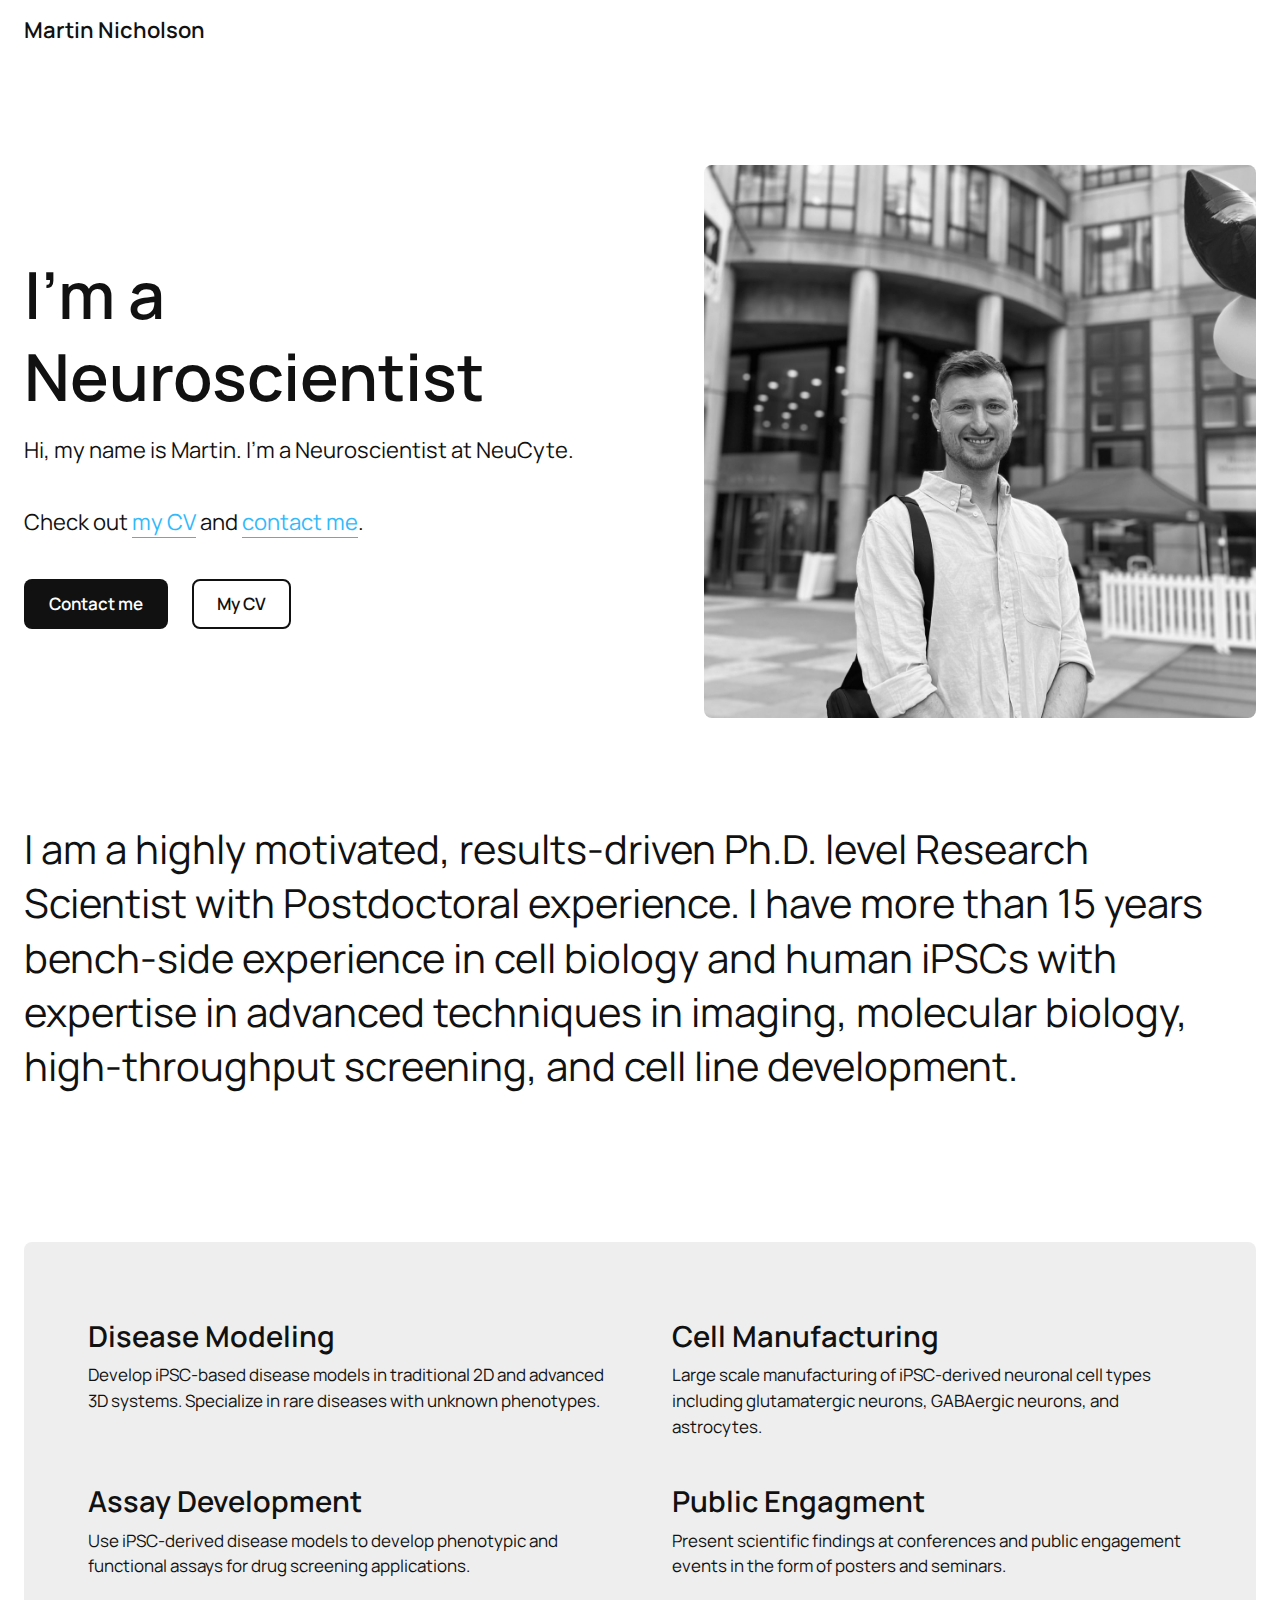
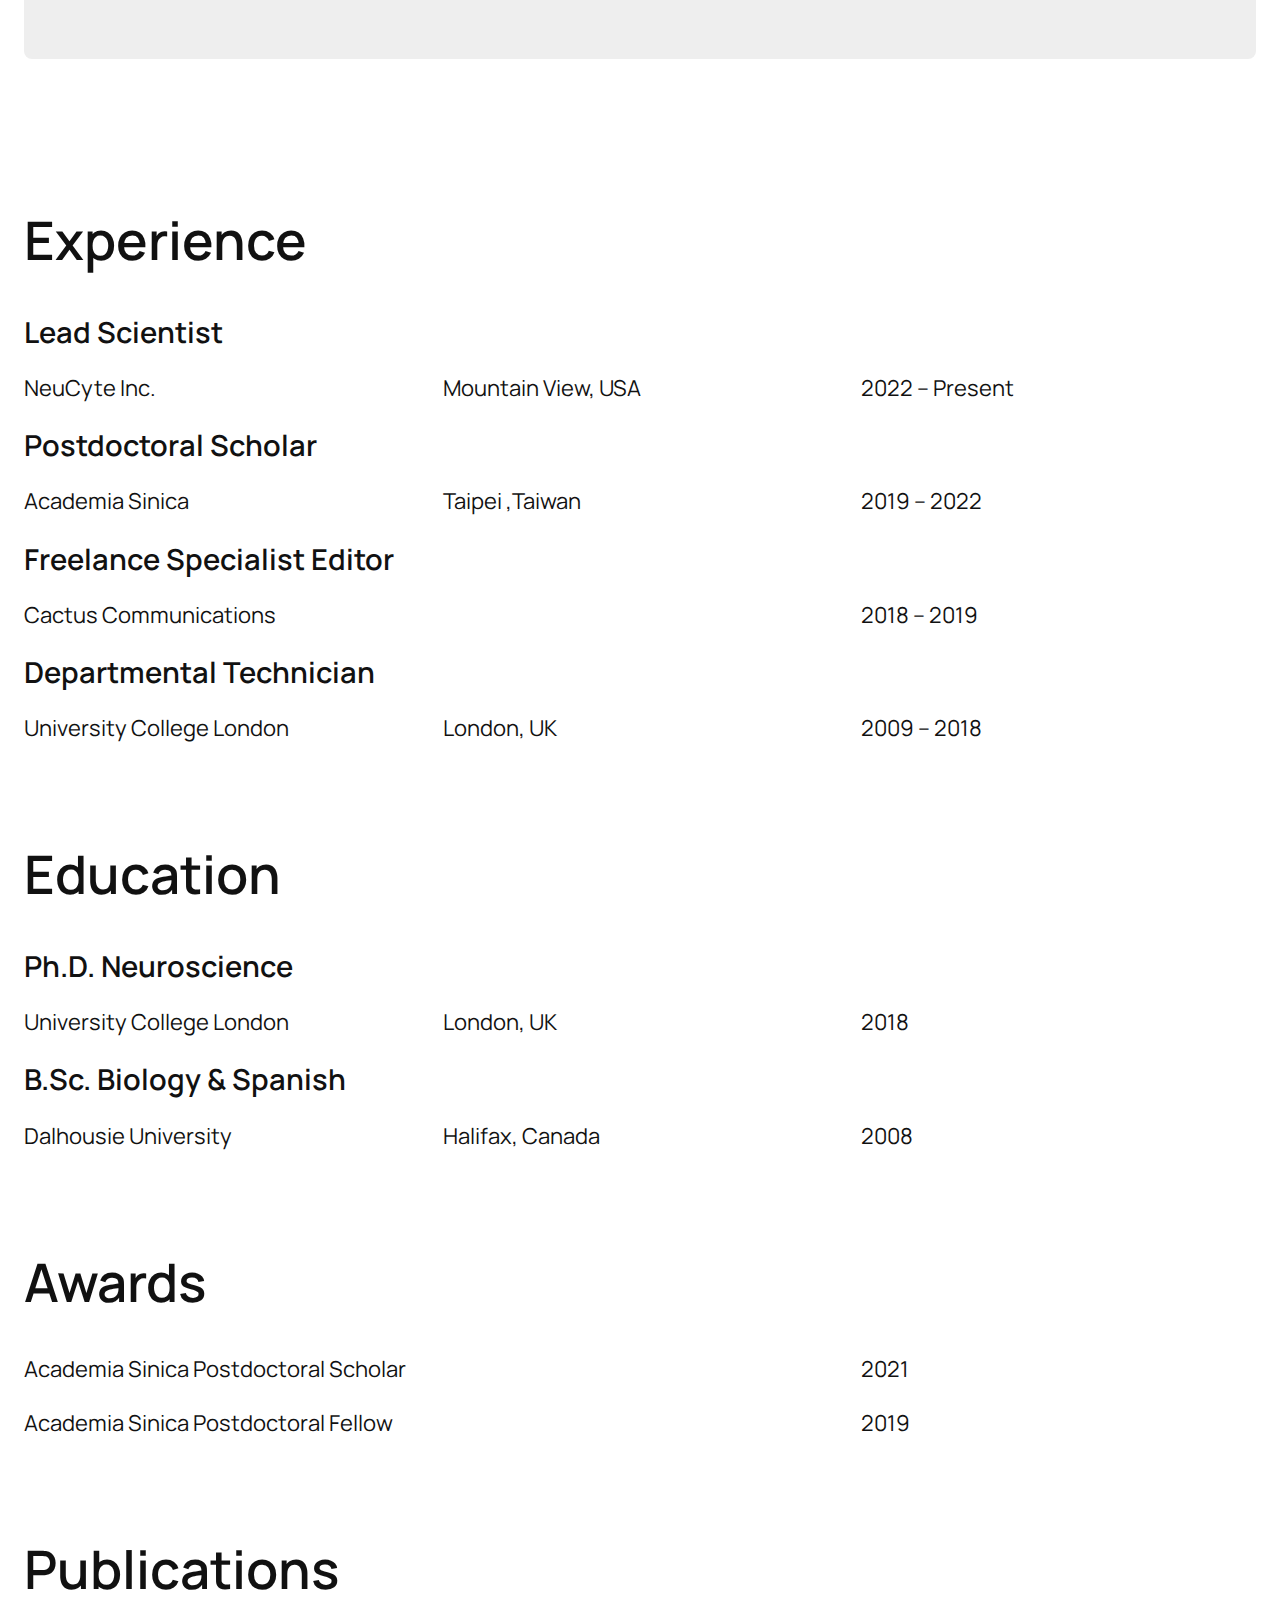
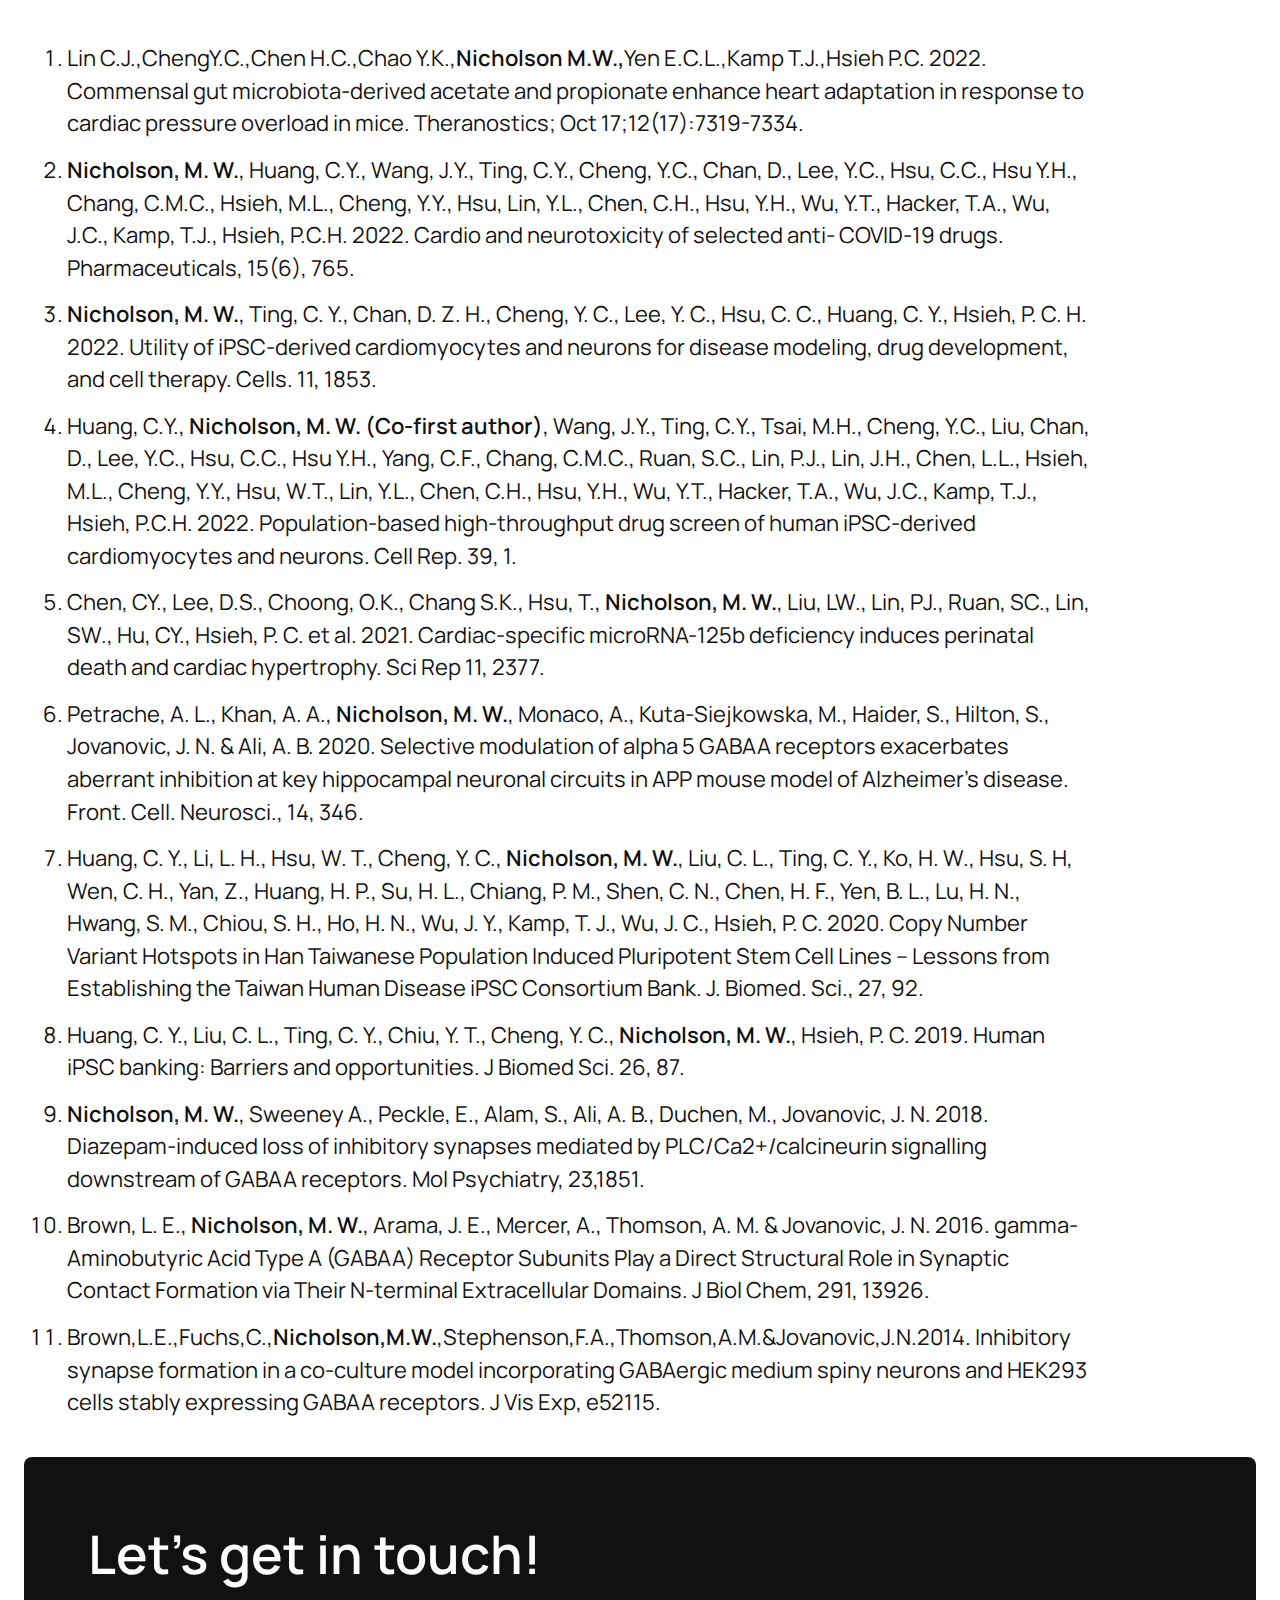
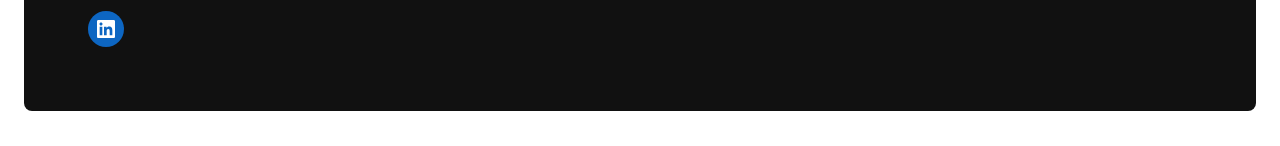
==== commit 62430122: "c" ====
--- a/index.html
+++ b/index.html
@@ -58,10 +58,6 @@
 <link rel="EditURI" type="application/rsd+xml" title="RSD" href="/xmlrpc.php?rsd">
 <link rel="wlwmanifest" type="application/wlwmanifest+xml" href="/wp-includes/wlwmanifest.xml">
 <meta name="generator" content="WordPress 6.2.2">
-<link rel="icon" href="/wp-content/uploads/2023/06/IMG_0136-edited-150x150.jpg" sizes="32x32">
-<link rel="icon" href="/wp-content/uploads/2023/06/IMG_0136-edited-300x300.jpg" sizes="192x192">
-<link rel="apple-touch-icon" href="/wp-content/uploads/2023/06/IMG_0136-edited-300x300.jpg">
-<meta name="msapplication-TileImage" content="/wp-content/uploads/2023/06/IMG_0136-edited-300x300.jpg">
 </head>
 
 <body class="home blog wp-custom-logo wp-embed-responsive">
@@ -85,7 +81,7 @@
 
 
 
-<p class="mobile-no-br has-normal-font-size" style="margin-top:var(--wp--preset--spacing--30);margin-bottom:var(--wp--preset--spacing--60);line-height:1.5">Check out <a href="/wp-content/uploads/2023/07/Nicholson_CV.pdf" data-type="internal" data-id="#portfolio" target="_blank" rel="noreferrer noopener">my CV</a> and <a href="#contact">contact me</a>.</p>
+<p class="mobile-no-br has-normal-font-size" style="margin-top:var(--wp--preset--spacing--30);margin-bottom:var(--wp--preset--spacing--60);line-height:1.5">Check out <a href="/wp-content/uploads/2023/07/Nicholson_CV_.pdf" data-type="internal" data-id="#portfolio" target="_blank" rel="noreferrer noopener">my CV</a> and <a href="#contact">contact me</a>.</p>
 
 
 
@@ -107,7 +103,7 @@
 
 
 
-<p class="has-large-font-size">I am a highly motivated, results-driven Ph.D. level Research Scientist with Postdoctoral experience.<br>I have more than 15 years bench-side experience in cell biology and human iPSCs with expertise in advanced techniques in imaging, molecular biology, high-throughput screening, and cell line development.</p>
+<p class="has-large-font-size">I am a highly motivated, results-driven Ph.D. level Research Scientist with Postdoctoral experience. I have more than 15 years bench-side experience in cell biology and human iPSCs with expertise in advanced techniques in imaging, molecular biology, high-throughput screening, and cell line development.</p>
 
 
 
@@ -122,7 +118,7 @@
 
 
 
-<p class="has-small-font-size" style="margin-top:var(--wp--preset--spacing--10);margin-right:0;margin-bottom:0;margin-left:0;line-height:1.5">I create visually stunning and user-friendly interfaces that captivate and engage your audience.</p>
+<p class="has-small-font-size" style="margin-top:var(--wp--preset--spacing--10);margin-right:0;margin-bottom:0;margin-left:0;line-height:1.5">Develop iPSC-based disease models in traditional 2D and advanced 3D systems. Specialize in rare diseases with unknown phenotypes.</p>
 </div>
 
 
@@ -132,7 +128,7 @@
 
 
 
-<p class="has-small-font-size" style="margin-top:var(--wp--preset--spacing--10);margin-right:0;margin-bottom:0;margin-left:0;line-height:1.5">I create websites with easy management using WordPress. From simple blogs to complex e-commerce platforms, I can help you achieve your online goals.</p>
+<p class="has-small-font-size" style="margin-top:var(--wp--preset--spacing--10);margin-right:0;margin-bottom:0;margin-left:0;line-height:1.5">Large scale manufacturing of iPSC-derived neuronal cell types including glutamatergic neurons, GABAergic neurons, and astrocytes.</p>
 </div>
 </div>
 
@@ -144,7 +140,7 @@
 
 
 
-<p class="has-small-font-size" style="margin-top:var(--wp--preset--spacing--10);margin-right:0;margin-bottom:0;margin-left:0;line-height:1.5">I tailor Google Ads and Facebook Ads to reach your target audience and drive conversions.</p>
+<p class="has-small-font-size" style="margin-top:var(--wp--preset--spacing--10);margin-right:0;margin-bottom:0;margin-left:0;line-height:1.5">Use iPSC-derived disease models to develop phenotypic and functional assays for drug screening applications.</p>
 </div>
 
 
@@ -154,7 +150,7 @@
 
 
 
-<p class="has-small-font-size" style="margin-top:var(--wp--preset--spacing--10);margin-right:0;margin-bottom:0;margin-left:0;line-height:1.5">I ensure your digital solutions are always running smoothly with ongoing maintenance, troubleshooting, and enhancements.</p>
+<p class="has-small-font-size" style="margin-top:var(--wp--preset--spacing--10);margin-right:0;margin-bottom:0;margin-left:0;line-height:1.5">Present scientific findings at conferences and public engagement events in the form of posters and seminars.</p>
 </div>
 </div>
 </div>
@@ -388,8 +384,8 @@
 <div class="wp-block-group is-layout-constrained">
 <div class="wp-block-columns is-layout-flex wp-container-53">
 <div class="wp-block-column is-layout-flow" style="flex-basis:100%">
-<ol>
-<li>LinC.J.,ChengY.C.,ChenH.C.,ChaoY.K.,<strong>NicholsonM.W.,</strong>YenE.C.L.,KampT.J.,HsiehP.C. 2022. Commensal gut microbiota-derived acetate and propionate enhance heart adaptation in response to cardiac pressure overload in mice. Theranostics; in press. </li>
+<ol style="margin-right:var(--wp--preset--spacing--80);padding-right:var(--wp--preset--spacing--80)">
+<li>Lin C.J.,ChengY.C.,Chen H.C.,Chao Y.K.,<strong>Nicholson M.W.,</strong>Yen E.C.L.,Kamp T.J.,Hsieh P.C. 2022. Commensal gut microbiota-derived acetate and propionate enhance heart adaptation in response to cardiac pressure overload in mice. Theranostics; Oct 17;12(17):7319-7334. </li>
 
 
 
@@ -450,7 +446,7 @@
 
 
 <div class="wp-block-group is-vertical is-layout-flex wp-container-57">
-<ul class="wp-block-social-links is-layout-flex"><li class="wp-social-link wp-social-link-linkedin wp-block-social-link"><a class="wp-block-social-link-anchor"><svg width="24" height="24" viewbox="0 0 24 24" version="1.1" xmlns="http://www.w3.org/2000/svg" aria-hidden="true" focusable="false"><path d="M19.7,3H4.3C3.582,3,3,3.582,3,4.3v15.4C3,20.418,3.582,21,4.3,21h15.4c0.718,0,1.3-0.582,1.3-1.3V4.3 C21,3.582,20.418,3,19.7,3z M8.339,18.338H5.667v-8.59h2.672V18.338z M7.004,8.574c-0.857,0-1.549-0.694-1.549-1.548 c0-0.855,0.691-1.548,1.549-1.548c0.854,0,1.547,0.694,1.547,1.548C8.551,7.881,7.858,8.574,7.004,8.574z M18.339,18.338h-2.669 v-4.177c0-0.996-0.017-2.278-1.387-2.278c-1.389,0-1.601,1.086-1.601,2.206v4.249h-2.667v-8.59h2.559v1.174h0.037 c0.356-0.675,1.227-1.387,2.526-1.387c2.703,0,3.203,1.779,3.203,4.092V18.338z"></path></svg><span class="wp-block-social-link-label screen-reader-text">LinkedIn</span></a></li></ul>
+<ul class="wp-block-social-links is-layout-flex"><li class="wp-social-link wp-social-link-linkedin wp-block-social-link"><a href="https://www.linkedin.com/in/martin-nicholson-scientist/" class="wp-block-social-link-anchor"><svg width="24" height="24" viewbox="0 0 24 24" version="1.1" xmlns="http://www.w3.org/2000/svg" aria-hidden="true" focusable="false"><path d="M19.7,3H4.3C3.582,3,3,3.582,3,4.3v15.4C3,20.418,3.582,21,4.3,21h15.4c0.718,0,1.3-0.582,1.3-1.3V4.3 C21,3.582,20.418,3,19.7,3z M8.339,18.338H5.667v-8.59h2.672V18.338z M7.004,8.574c-0.857,0-1.549-0.694-1.549-1.548 c0-0.855,0.691-1.548,1.549-1.548c0.854,0,1.547,0.694,1.547,1.548C8.551,7.881,7.858,8.574,7.004,8.574z M18.339,18.338h-2.669 v-4.177c0-0.996-0.017-2.278-1.387-2.278c-1.389,0-1.601,1.086-1.601,2.206v4.249h-2.667v-8.59h2.559v1.174h0.037 c0.356-0.675,1.227-1.387,2.526-1.387c2.703,0,3.203,1.779,3.203,4.092V18.338z"></path></svg><span class="wp-block-social-link-label screen-reader-text">LinkedIn</span></a></li></ul>
 </div>
 </div>
 </div>
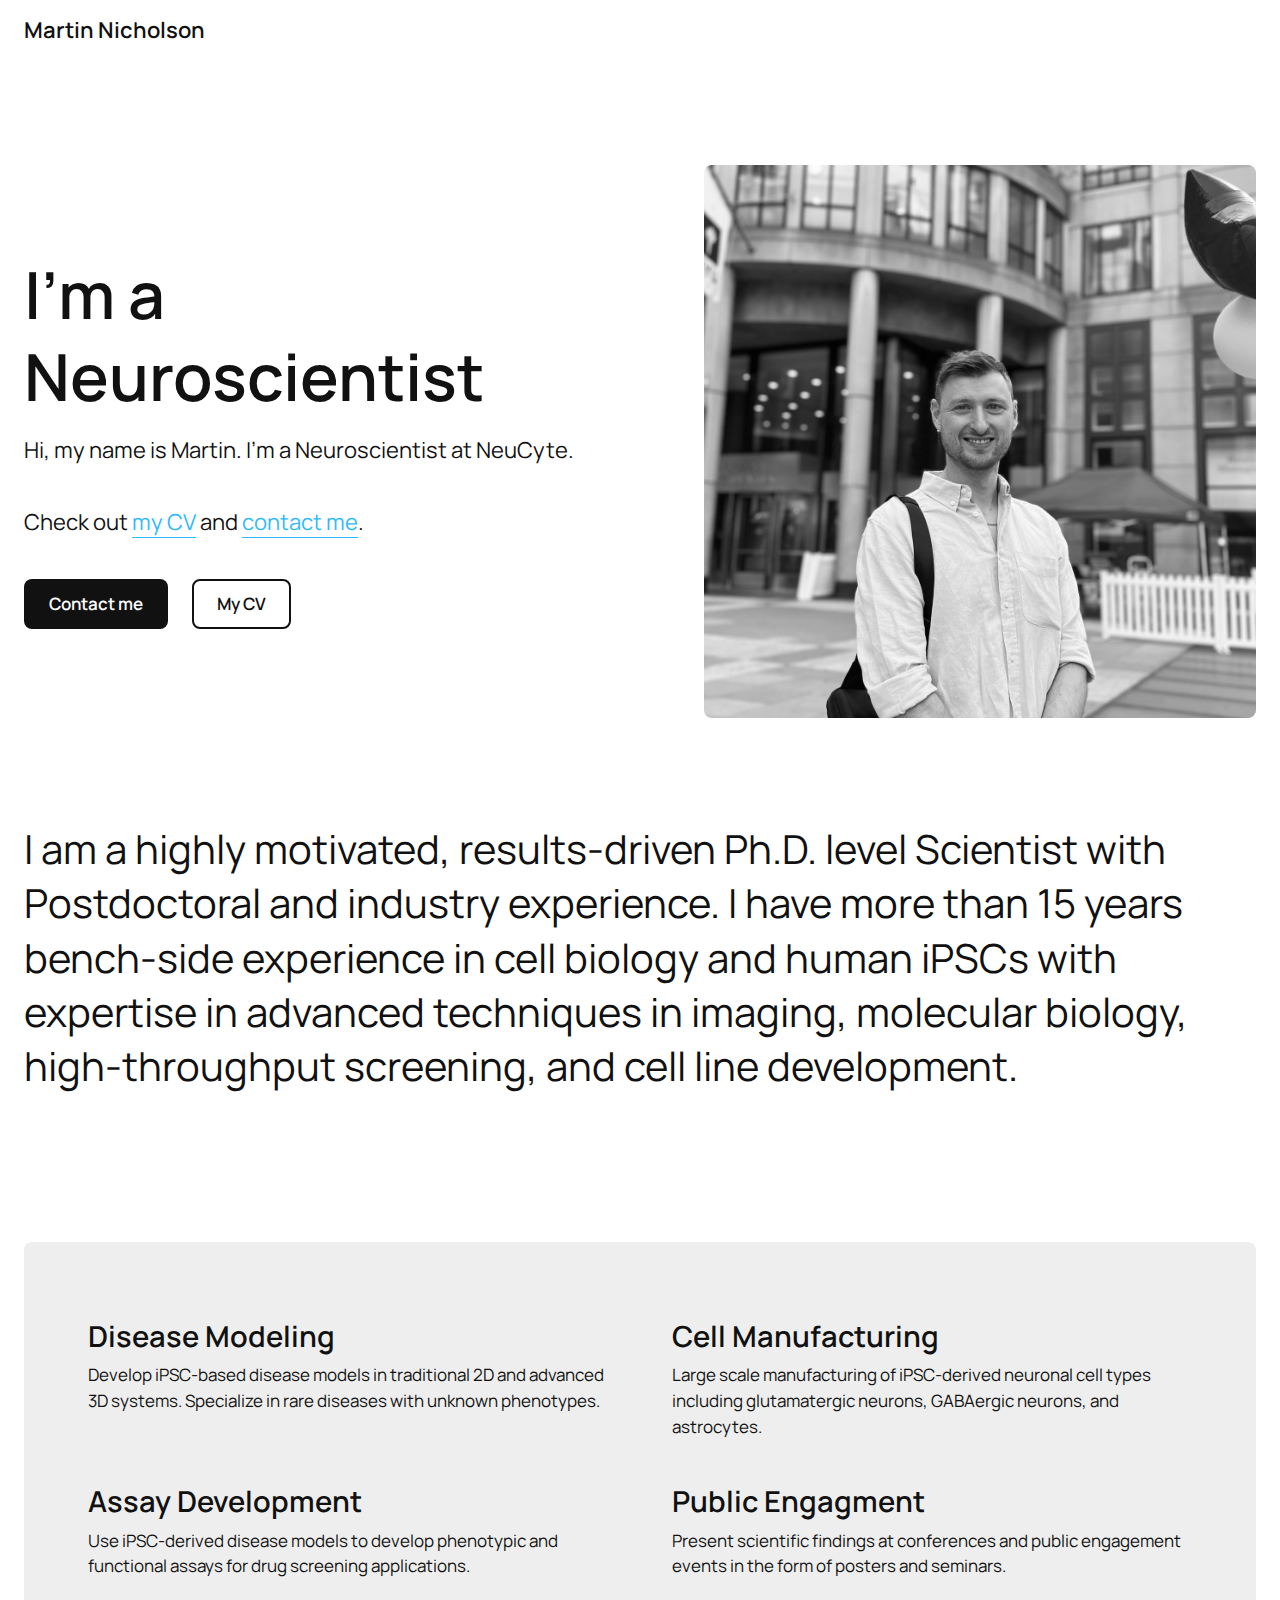
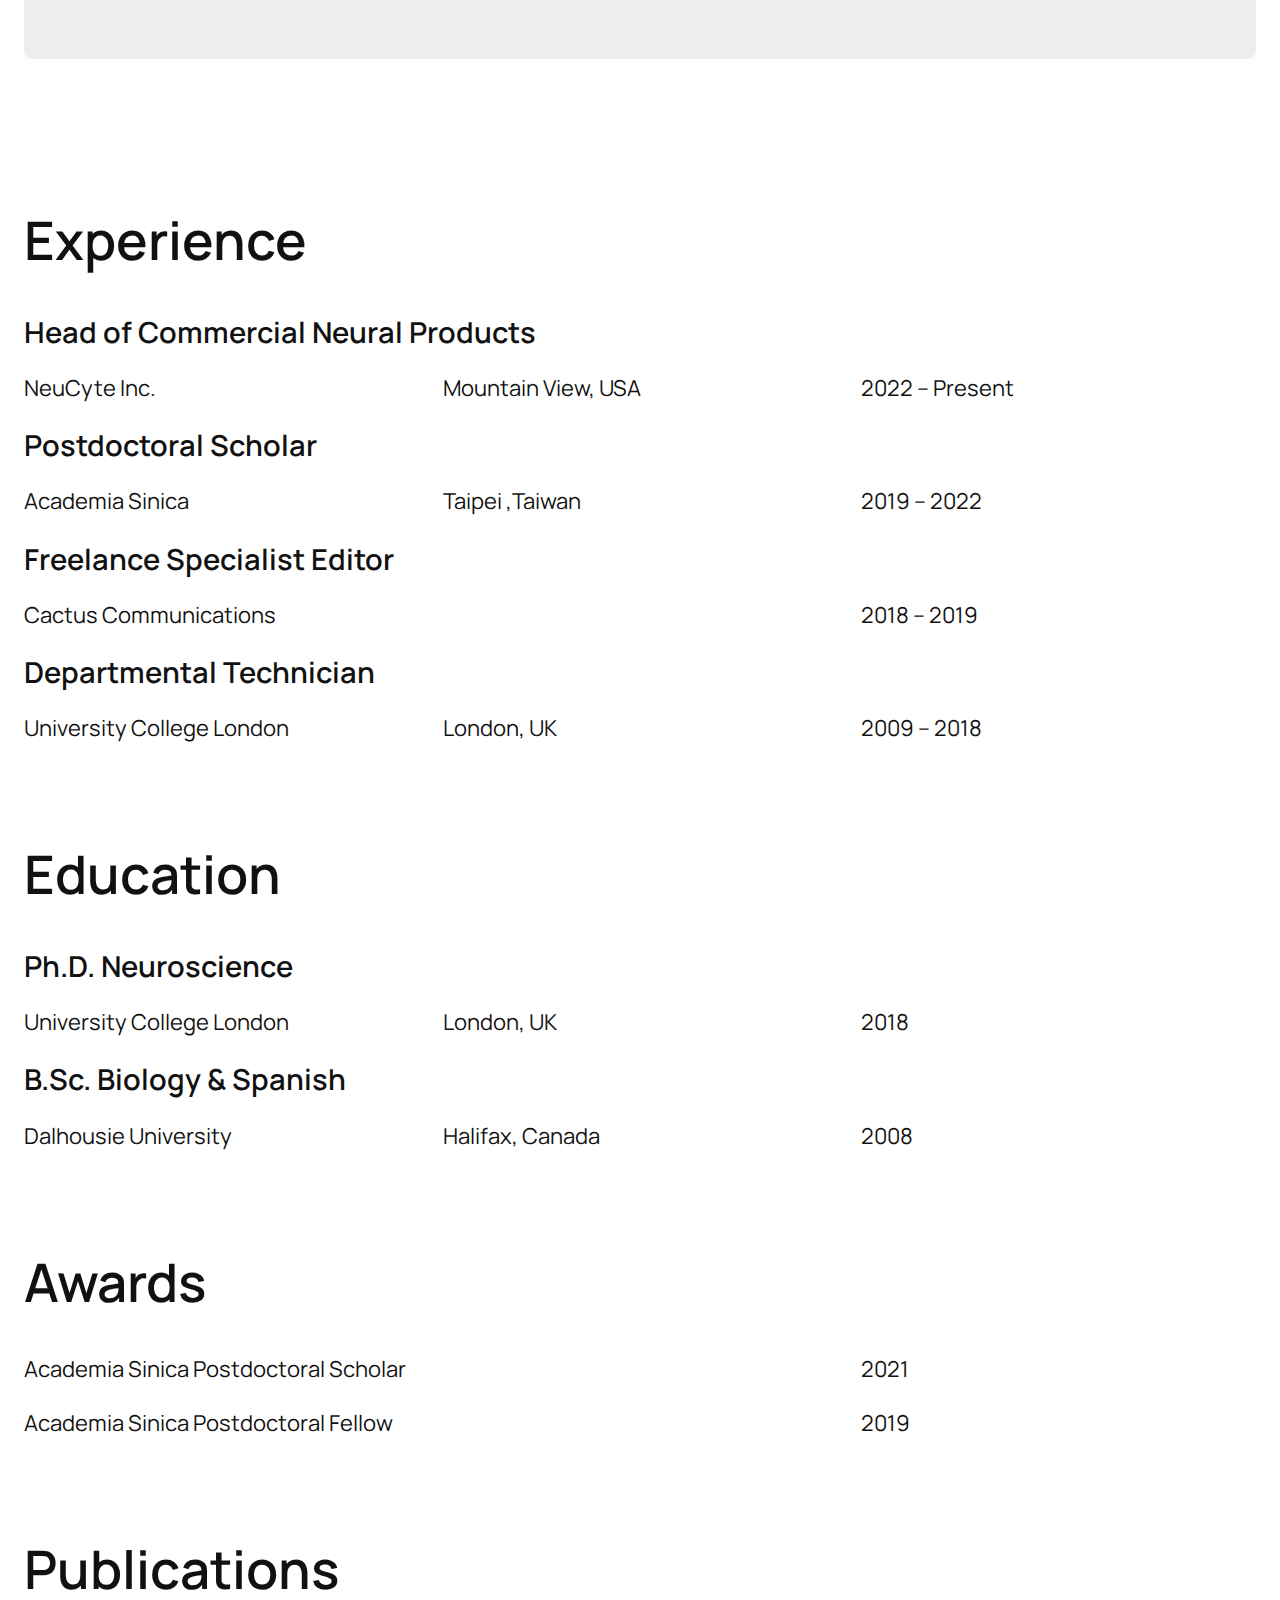
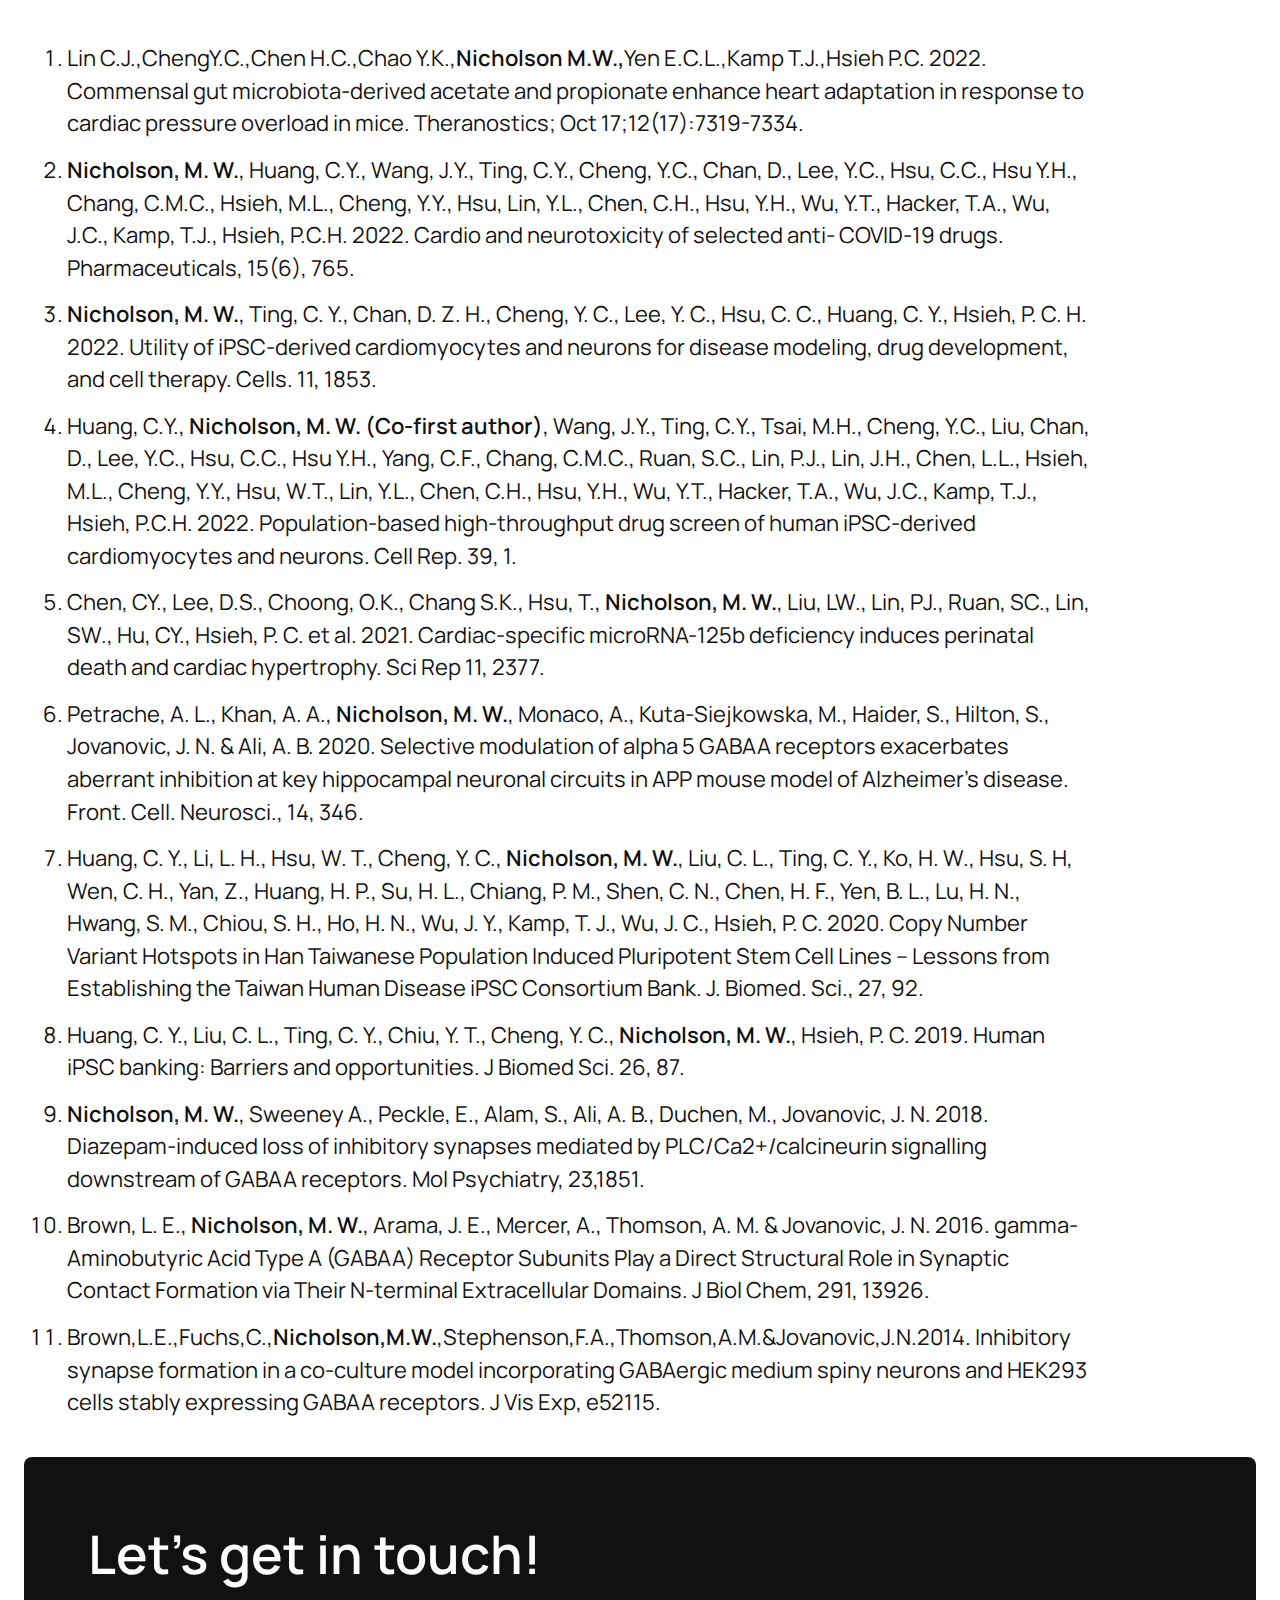
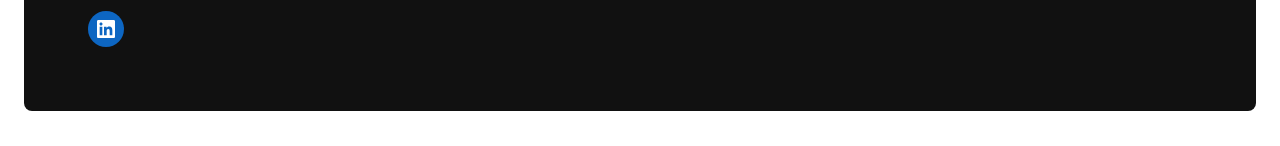
==== commit c5aa7ce5: "2024 jan update" ====
--- a/index.html
+++ b/index.html
@@ -90,7 +90,7 @@
 
 
 
-<div class="wp-block-button is-style-outline"><a class="wp-block-button__link wp-element-button" href="/wp-content/uploads/2023/07/Nicholson_CV.pdf" target="_blank" rel="noreferrer noopener">My CV</a></div>
+<div class="wp-block-button is-style-outline"><a class="wp-block-button__link wp-element-button" href="/wp-content/uploads/2023/07/Nicholson_CV_.pdf" target="_blank" rel="noreferrer noopener">My CV</a></div>
 </div>
 </div>
 
@@ -103,7 +103,7 @@
 
 
 
-<p class="has-large-font-size">I am a highly motivated, results-driven Ph.D. level Research Scientist with Postdoctoral experience. I have more than 15 years bench-side experience in cell biology and human iPSCs with expertise in advanced techniques in imaging, molecular biology, high-throughput screening, and cell line development.</p>
+<p class="has-large-font-size">I am a highly motivated, results-driven Ph.D. level Scientist with Postdoctoral and industry experience. I have more than 15 years bench-side experience in cell biology and human iPSCs with expertise in advanced techniques in imaging, molecular biology, high-throughput screening, and cell line development.</p>
 
 
 
@@ -166,7 +166,7 @@
 
 
 <div class="wp-block-group is-layout-constrained">
-<h3 class="wp-block-heading has-medium-font-size">Lead Scientist</h3>
+<h3 class="wp-block-heading has-medium-font-size">Head of Commercial Neural Products</h3>
 
 
 
@@ -524,4 +524,4 @@
 		sibling.parentElement.insertBefore( skipLink, sibling );
 	}() );</script>
 	</body>
-</html>+</html>
